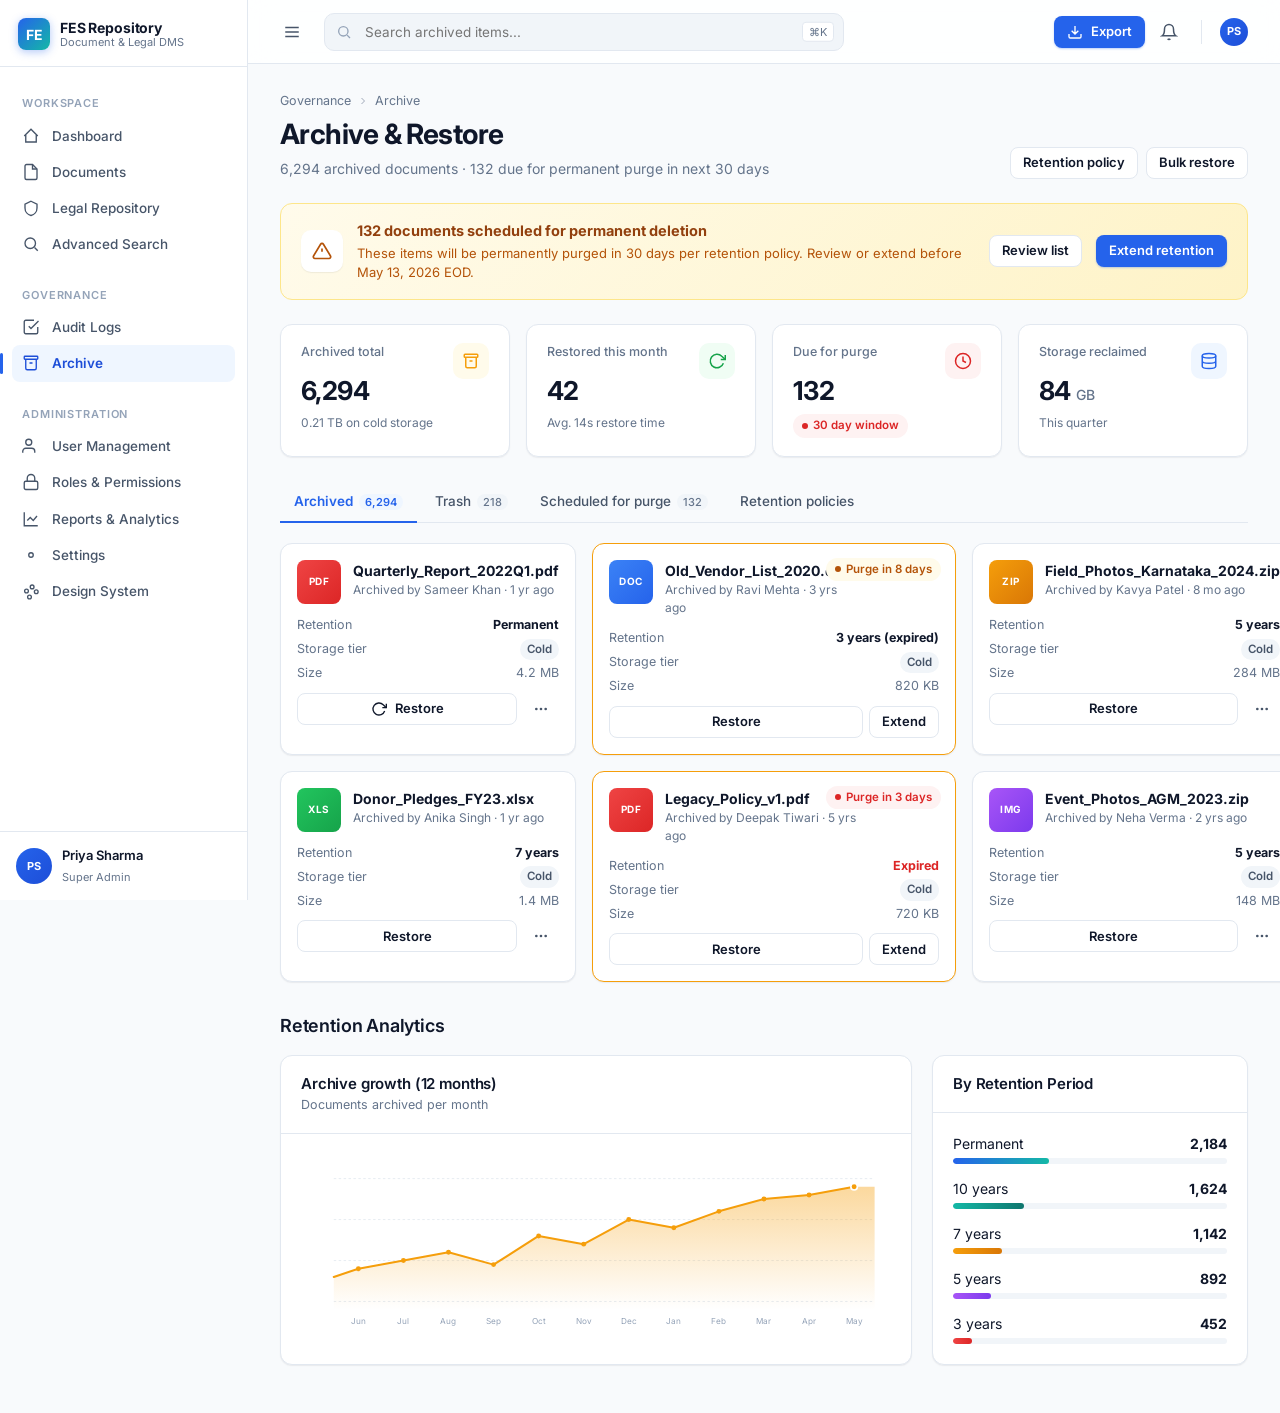
==== archive.html @ e8a138dc "Initial commit: FES DMS UI prototype Premium static HTML/CSS/JS admin panel for Foundation for Ecolo" ====
<!DOCTYPE html>
<html lang="en">
<head>
<meta charset="UTF-8" />
<meta name="viewport" content="width=device-width, initial-scale=1.0" />
<title>Archive · FES DMS</title>
<link rel="stylesheet" href="assets/css/styles.css" />
</head>
<body>
<div class="app">
  <aside class="sidebar">
    <div class="sb-brand"><div class="sb-logo">FE</div><div class="sb-brand-text"><strong>FES Repository</strong><span>Document &amp; Legal DMS</span></div></div>
    <div class="sb-scroll">
      <div class="sb-section">
        <div class="sb-section-title">Workspace</div>
        <a href="index.html" class="nav-link"><svg viewBox="0 0 24 24" fill="none" stroke="currentColor"><path d="M3 12l9-9 9 9M5 10v10h14V10"/></svg><span class="nav-label">Dashboard</span></a>
        <a href="documents.html" class="nav-link"><svg viewBox="0 0 24 24" fill="none" stroke="currentColor"><path d="M14 2H6a2 2 0 00-2 2v16a2 2 0 002 2h12a2 2 0 002-2V8z"/><path d="M14 2v6h6"/></svg><span class="nav-label">Documents</span></a>
        <a href="legal.html" class="nav-link"><svg viewBox="0 0 24 24" fill="none" stroke="currentColor"><path d="M12 3l8 4v5c0 5-3.5 9-8 10-4.5-1-8-5-8-10V7l8-4z"/></svg><span class="nav-label">Legal Repository</span></a>
        <a href="search.html" class="nav-link"><svg viewBox="0 0 24 24" fill="none" stroke="currentColor"><circle cx="11" cy="11" r="7"/><path d="M21 21l-4.3-4.3"/></svg><span class="nav-label">Advanced Search</span></a>
      </div>
      <div class="sb-section">
        <div class="sb-section-title">Governance</div>
        <a href="audit.html" class="nav-link"><svg viewBox="0 0 24 24" fill="none" stroke="currentColor"><path d="M9 11l3 3L22 4"/><path d="M21 12v7a2 2 0 01-2 2H5a2 2 0 01-2-2V5a2 2 0 012-2h11"/></svg><span class="nav-label">Audit Logs</span></a>
        <a href="archive.html" class="nav-link active"><svg viewBox="0 0 24 24" fill="none" stroke="currentColor"><rect x="3" y="3" width="18" height="4" rx="1"/><path d="M5 7v12a2 2 0 002 2h10a2 2 0 002-2V7M10 12h4"/></svg><span class="nav-label">Archive</span></a>
      </div>
      <div class="sb-section">
        <div class="sb-section-title">Administration</div>
        <a href="users.html" class="nav-link"><svg viewBox="0 0 24 24" fill="none" stroke="currentColor"><path d="M17 21v-2a4 4 0 00-4-4H5a4 4 0 00-4 4v2"/><circle cx="9" cy="7" r="4"/></svg><span class="nav-label">User Management</span></a>
        <a href="users.html#roles" class="nav-link"><svg viewBox="0 0 24 24" fill="none" stroke="currentColor"><rect x="3" y="11" width="18" height="11" rx="2"/><path d="M7 11V7a5 5 0 0110 0v4"/></svg><span class="nav-label">Roles &amp; Permissions</span></a>
        <a href="reports.html" class="nav-link"><svg viewBox="0 0 24 24" fill="none" stroke="currentColor"><path d="M3 3v18h18"/><path d="M7 14l4-4 4 4 5-6"/></svg><span class="nav-label">Reports &amp; Analytics</span></a>
        <a href="settings.html" class="nav-link"><svg viewBox="0 0 24 24" fill="none" stroke="currentColor"><circle cx="12" cy="12" r="3"/></svg><span class="nav-label">Settings</span></a>
        <a href="design-system.html" class="nav-link"><svg viewBox="0 0 24 24" fill="none" stroke="currentColor"><circle cx="13.5" cy="6.5" r="2.5"/><circle cx="19" cy="13" r="2.5"/><circle cx="6" cy="12" r="2.5"/><circle cx="10" cy="20" r="2.5"/></svg><span class="nav-label">Design System</span></a>
      </div>
    </div>
    <div class="sb-foot"><div class="avatar c1">PS</div><div class="sb-foot-info"><strong>Priya Sharma</strong><span>Super Admin</span></div></div>
  </aside>

  <div class="main">
    <header class="topbar">
      <button class="tb-collapse" data-collapse><svg width="18" height="18" viewBox="0 0 24 24" fill="none" stroke="currentColor" stroke-width="2"><path d="M3 6h18M3 12h18M3 18h18"/></svg></button>
      <div class="tb-search"><svg viewBox="0 0 24 24" fill="none" stroke="currentColor" stroke-width="2"><circle cx="11" cy="11" r="7"/><path d="M21 21l-4.3-4.3"/></svg><input placeholder="Search archived items..." /><kbd>⌘K</kbd></div>
      <div class="tb-actions">
        <button class="btn btn-primary btn-sm"><svg viewBox="0 0 24 24" fill="none" stroke="currentColor" stroke-width="2"><path d="M21 15v4a2 2 0 01-2 2H5a2 2 0 01-2-2v-4M7 10l5 5 5-5M12 15V3"/></svg>Export</button>
        <button class="tb-icon-btn"><svg width="18" height="18" viewBox="0 0 24 24" fill="none" stroke="currentColor" stroke-width="2"><path d="M18 8a6 6 0 10-12 0c0 7-3 9-3 9h18s-3-2-3-9M13.7 21a2 2 0 01-3.4 0"/></svg></button>
        <div style="width:1px; height:24px; background:var(--border); margin: 0 8px;"></div>
        <button class="tb-icon-btn" style="display:flex; gap:8px; padding: 4px 8px 4px 4px;"><span class="avatar c1">PS</span><svg width="14" height="14" viewBox="0 0 24 24" fill="none" stroke="currentColor" stroke-width="2"><path d="M6 9l6 6 6-6"/></svg></button>
      </div>
    </header>

    <main class="page">
      <div class="page-head">
        <div>
          <div class="crumbs"><span>Governance</span><svg viewBox="0 0 24 24" fill="none" stroke="currentColor" stroke-width="2"><path d="M9 18l6-6-6-6"/></svg><span>Archive</span></div>
          <h1>Archive &amp; Restore</h1>
          <p>6,294 archived documents · 132 due for permanent purge in next 30 days</p>
        </div>
        <div class="actions">
          <button class="btn btn-secondary btn-sm">Retention policy</button>
          <button class="btn btn-secondary btn-sm">Bulk restore</button>
        </div>
      </div>

      <!-- Retention banner -->
      <div style="background: linear-gradient(135deg, #FFFBEB, #FEF3C7); border:1px solid #FDE68A; border-radius:12px; padding: 16px 20px; display:flex; gap:14px; align-items:center; margin-bottom: 24px;">
        <div style="width:42px; height:42px; border-radius:10px; background:#FFFFFF; display:grid; place-items:center; color:#B45309; flex-shrink:0; box-shadow: var(--sh-1);">
          <svg width="20" height="20" viewBox="0 0 24 24" fill="none" stroke="currentColor" stroke-width="2"><path d="M12 9v4M12 17h.01"/><path d="M10.29 3.86L1.82 18a2 2 0 001.71 3h16.94a2 2 0 001.71-3L13.71 3.86a2 2 0 00-3.42 0z"/></svg>
        </div>
        <div style="flex:1;">
          <strong style="display:block; color:#92400E; font-size:14.5px;">132 documents scheduled for permanent deletion</strong>
          <div style="color:#B45309; font-size:13px; margin-top:2px;">These items will be permanently purged in 30 days per retention policy. Review or extend before May 13, 2026 EOD.</div>
        </div>
        <button class="btn btn-secondary btn-sm">Review list</button>
        <button class="btn btn-primary btn-sm">Extend retention</button>
      </div>

      <!-- KPI -->
      <div class="kpi-grid mb-6">
        <div class="kpi"><div class="kpi-top"><div><div class="kpi-label">Archived total</div><div class="kpi-value">6,294</div></div><div class="kpi-icon amber"><svg viewBox="0 0 24 24" fill="none" stroke="currentColor" stroke-width="2"><rect x="3" y="3" width="18" height="4" rx="1"/><path d="M5 7v12a2 2 0 002 2h10a2 2 0 002-2V7M10 12h4"/></svg></div></div><div class="kpi-foot"><span>0.21 TB on cold storage</span></div></div>
        <div class="kpi"><div class="kpi-top"><div><div class="kpi-label">Restored this month</div><div class="kpi-value">42</div></div><div class="kpi-icon green"><svg viewBox="0 0 24 24" fill="none" stroke="currentColor" stroke-width="2"><polyline points="23 4 23 10 17 10"/><path d="M20.5 15a9 9 0 11-2.13-9.36L23 10"/></svg></div></div><div class="kpi-foot"><span>Avg. 14s restore time</span></div></div>
        <div class="kpi"><div class="kpi-top"><div><div class="kpi-label">Due for purge</div><div class="kpi-value">132</div></div><div class="kpi-icon red"><svg viewBox="0 0 24 24" fill="none" stroke="currentColor" stroke-width="2"><circle cx="12" cy="12" r="10"/><path d="M12 6v6l4 2"/></svg></div></div><div class="kpi-foot"><span class="badge badge-danger"><span class="dot"></span>30 day window</span></div></div>
        <div class="kpi"><div class="kpi-top"><div><div class="kpi-label">Storage reclaimed</div><div class="kpi-value">84 <span style="font-size:14px; font-weight:500; color:var(--text-subtle);">GB</span></div></div><div class="kpi-icon blue"><svg viewBox="0 0 24 24" fill="none" stroke="currentColor" stroke-width="2"><ellipse cx="12" cy="5" rx="9" ry="3"/><path d="M21 12c0 1.66-4 3-9 3s-9-1.34-9-3M3 5v14c0 1.66 4 3 9 3s9-1.34 9-3V5"/></svg></div></div><div class="kpi-foot"><span>This quarter</span></div></div>
      </div>

      <div class="tabs" data-tabs>
        <button class="tab active">Archived<span class="count">6,294</span></button>
        <button class="tab">Trash<span class="count">218</span></button>
        <button class="tab">Scheduled for purge<span class="count">132</span></button>
        <button class="tab">Retention policies</button>
      </div>

      <!-- Archive grid: Cards -->
      <div class="grid-3 mt-4">
        <div class="card-body" style="background:var(--surface); border:1px solid var(--border); border-radius:12px; padding: 16px; box-shadow: var(--sh-1);">
          <div style="display:flex; gap:12px; align-items:flex-start; margin-bottom:12px;">
            <div class="file-icon pdf" style="width:44px; height:44px;">PDF</div>
            <div style="flex:1; min-width:0;">
              <strong style="font-size:14px; display:block;">Quarterly_Report_2022Q1.pdf</strong>
              <div class="caption">Archived by Sameer Khan · 1 yr ago</div>
            </div>
          </div>
          <div style="font-size:12.5px; color:var(--text-subtle); margin-bottom:10px;">
            <div class="between" style="margin-bottom:4px;"><span>Retention</span><strong style="color:var(--text);">Permanent</strong></div>
            <div class="between" style="margin-bottom:4px;"><span>Storage tier</span><span class="badge" style="padding:1px 6px;">Cold</span></div>
            <div class="between"><span>Size</span><span>4.2 MB</span></div>
          </div>
          <div style="display:flex; gap:6px;">
            <button class="btn btn-secondary btn-sm flex-1">
              <svg viewBox="0 0 24 24" fill="none" stroke="currentColor" stroke-width="2"><polyline points="23 4 23 10 17 10"/><path d="M20.5 15a9 9 0 11-2.13-9.36L23 10"/></svg>
              Restore
            </button>
            <button class="btn btn-ghost btn-sm btn-icon">
              <svg viewBox="0 0 24 24" fill="none" stroke="currentColor" stroke-width="2"><circle cx="12" cy="12" r="1"/><circle cx="19" cy="12" r="1"/><circle cx="5" cy="12" r="1"/></svg>
            </button>
          </div>
        </div>

        <div class="card-body" style="background:var(--surface); border:1px solid var(--warning); border-radius:12px; padding: 16px; box-shadow: var(--sh-1); position:relative;">
          <span class="badge badge-warning" style="position:absolute; top:14px; right:14px;"><span class="dot"></span>Purge in 8 days</span>
          <div style="display:flex; gap:12px; align-items:flex-start; margin-bottom:12px;">
            <div class="file-icon doc" style="width:44px; height:44px;">DOC</div>
            <div style="flex:1; min-width:0; padding-right:80px;">
              <strong style="font-size:14px; display:block;">Old_Vendor_List_2020.docx</strong>
              <div class="caption">Archived by Ravi Mehta · 3 yrs ago</div>
            </div>
          </div>
          <div style="font-size:12.5px; color:var(--text-subtle); margin-bottom:10px;">
            <div class="between" style="margin-bottom:4px;"><span>Retention</span><strong style="color:var(--text);">3 years (expired)</strong></div>
            <div class="between" style="margin-bottom:4px;"><span>Storage tier</span><span class="badge" style="padding:1px 6px;">Cold</span></div>
            <div class="between"><span>Size</span><span>820 KB</span></div>
          </div>
          <div style="display:flex; gap:6px;">
            <button class="btn btn-secondary btn-sm flex-1">Restore</button>
            <button class="btn btn-secondary btn-sm">Extend</button>
          </div>
        </div>

        <div class="card-body" style="background:var(--surface); border:1px solid var(--border); border-radius:12px; padding: 16px; box-shadow: var(--sh-1);">
          <div style="display:flex; gap:12px; align-items:flex-start; margin-bottom:12px;">
            <div class="file-icon zip" style="width:44px; height:44px;">ZIP</div>
            <div style="flex:1; min-width:0;">
              <strong style="font-size:14px; display:block;">Field_Photos_Karnataka_2024.zip</strong>
              <div class="caption">Archived by Kavya Patel · 8 mo ago</div>
            </div>
          </div>
          <div style="font-size:12.5px; color:var(--text-subtle); margin-bottom:10px;">
            <div class="between" style="margin-bottom:4px;"><span>Retention</span><strong style="color:var(--text);">5 years</strong></div>
            <div class="between" style="margin-bottom:4px;"><span>Storage tier</span><span class="badge" style="padding:1px 6px;">Cold</span></div>
            <div class="between"><span>Size</span><span>284 MB</span></div>
          </div>
          <div style="display:flex; gap:6px;">
            <button class="btn btn-secondary btn-sm flex-1">Restore</button>
            <button class="btn btn-ghost btn-sm btn-icon"><svg viewBox="0 0 24 24" fill="none" stroke="currentColor" stroke-width="2"><circle cx="12" cy="12" r="1"/><circle cx="19" cy="12" r="1"/><circle cx="5" cy="12" r="1"/></svg></button>
          </div>
        </div>

        <div class="card-body" style="background:var(--surface); border:1px solid var(--border); border-radius:12px; padding: 16px; box-shadow: var(--sh-1);">
          <div style="display:flex; gap:12px; align-items:flex-start; margin-bottom:12px;">
            <div class="file-icon xls" style="width:44px; height:44px;">XLS</div>
            <div style="flex:1; min-width:0;">
              <strong style="font-size:14px; display:block;">Donor_Pledges_FY23.xlsx</strong>
              <div class="caption">Archived by Anika Singh · 1 yr ago</div>
            </div>
          </div>
          <div style="font-size:12.5px; color:var(--text-subtle); margin-bottom:10px;">
            <div class="between" style="margin-bottom:4px;"><span>Retention</span><strong style="color:var(--text);">7 years</strong></div>
            <div class="between" style="margin-bottom:4px;"><span>Storage tier</span><span class="badge" style="padding:1px 6px;">Cold</span></div>
            <div class="between"><span>Size</span><span>1.4 MB</span></div>
          </div>
          <div style="display:flex; gap:6px;">
            <button class="btn btn-secondary btn-sm flex-1">Restore</button>
            <button class="btn btn-ghost btn-sm btn-icon"><svg viewBox="0 0 24 24" fill="none" stroke="currentColor" stroke-width="2"><circle cx="12" cy="12" r="1"/><circle cx="19" cy="12" r="1"/><circle cx="5" cy="12" r="1"/></svg></button>
          </div>
        </div>

        <div class="card-body" style="background:var(--surface); border:1px solid var(--warning); border-radius:12px; padding: 16px; box-shadow: var(--sh-1); position:relative;">
          <span class="badge badge-danger" style="position:absolute; top:14px; right:14px;"><span class="dot"></span>Purge in 3 days</span>
          <div style="display:flex; gap:12px; align-items:flex-start; margin-bottom:12px;">
            <div class="file-icon pdf" style="width:44px; height:44px;">PDF</div>
            <div style="flex:1; min-width:0; padding-right:80px;">
              <strong style="font-size:14px; display:block;">Legacy_Policy_v1.pdf</strong>
              <div class="caption">Archived by Deepak Tiwari · 5 yrs ago</div>
            </div>
          </div>
          <div style="font-size:12.5px; color:var(--text-subtle); margin-bottom:10px;">
            <div class="between" style="margin-bottom:4px;"><span>Retention</span><strong style="color:var(--danger);">Expired</strong></div>
            <div class="between" style="margin-bottom:4px;"><span>Storage tier</span><span class="badge" style="padding:1px 6px;">Cold</span></div>
            <div class="between"><span>Size</span><span>720 KB</span></div>
          </div>
          <div style="display:flex; gap:6px;">
            <button class="btn btn-secondary btn-sm flex-1">Restore</button>
            <button class="btn btn-secondary btn-sm">Extend</button>
          </div>
        </div>

        <div class="card-body" style="background:var(--surface); border:1px solid var(--border); border-radius:12px; padding: 16px; box-shadow: var(--sh-1);">
          <div style="display:flex; gap:12px; align-items:flex-start; margin-bottom:12px;">
            <div class="file-icon img" style="width:44px; height:44px;">IMG</div>
            <div style="flex:1; min-width:0;">
              <strong style="font-size:14px; display:block;">Event_Photos_AGM_2023.zip</strong>
              <div class="caption">Archived by Neha Verma · 2 yrs ago</div>
            </div>
          </div>
          <div style="font-size:12.5px; color:var(--text-subtle); margin-bottom:10px;">
            <div class="between" style="margin-bottom:4px;"><span>Retention</span><strong style="color:var(--text);">5 years</strong></div>
            <div class="between" style="margin-bottom:4px;"><span>Storage tier</span><span class="badge" style="padding:1px 6px;">Cold</span></div>
            <div class="between"><span>Size</span><span>148 MB</span></div>
          </div>
          <div style="display:flex; gap:6px;">
            <button class="btn btn-secondary btn-sm flex-1">Restore</button>
            <button class="btn btn-ghost btn-sm btn-icon"><svg viewBox="0 0 24 24" fill="none" stroke="currentColor" stroke-width="2"><circle cx="12" cy="12" r="1"/><circle cx="19" cy="12" r="1"/><circle cx="5" cy="12" r="1"/></svg></button>
          </div>
        </div>
      </div>

      <!-- Retention analytics -->
      <h3 class="mt-8 mb-4">Retention Analytics</h3>
      <div class="dash-grid">
        <div class="card">
          <div class="card-head"><div><h3>Archive growth (12 months)</h3><div class="sub">Documents archived per month</div></div></div>
          <div class="card-body">
            <svg viewBox="0 0 720 220" preserveAspectRatio="none">
              <defs>
                <linearGradient id="ga" x1="0" x2="0" y1="0" y2="1">
                  <stop offset="0" stop-color="#F59E0B" stop-opacity=".4"/>
                  <stop offset="1" stop-color="#F59E0B" stop-opacity="0"/>
                </linearGradient>
              </defs>
              <g stroke="#E2E8F0" stroke-dasharray="3 3">
                <line x1="40" y1="30" x2="700" y2="30"/>
                <line x1="40" y1="80" x2="700" y2="80"/>
                <line x1="40" y1="130" x2="700" y2="130"/>
                <line x1="40" y1="180" x2="700" y2="180"/>
              </g>
              <g fill="#94A3B8" font-size="10" font-family="Inter" text-anchor="middle">
                <text x="70"  y="208">Jun</text><text x="125" y="208">Jul</text><text x="180" y="208">Aug</text><text x="235" y="208">Sep</text><text x="290" y="208">Oct</text><text x="345" y="208">Nov</text><text x="400" y="208">Dec</text><text x="455" y="208">Jan</text><text x="510" y="208">Feb</text><text x="565" y="208">Mar</text><text x="620" y="208">Apr</text><text x="675" y="208">May</text>
              </g>
              <path d="M40,150 L70,140 125,130 180,120 235,135 290,100 345,110 400,80 455,90 510,70 565,55 620,50 675,40 700,40 L700,190 L40,190 Z" fill="url(#ga)"/>
              <path d="M40,150 L70,140 125,130 180,120 235,135 290,100 345,110 400,80 455,90 510,70 565,55 620,50 675,40" fill="none" stroke="#F59E0B" stroke-width="2.5" stroke-linejoin="round" stroke-linecap="round"/>
              <g fill="#F59E0B">
                <circle cx="70"  cy="140" r="3"/><circle cx="125" cy="130" r="3"/><circle cx="180" cy="120" r="3"/><circle cx="235" cy="135" r="3"/><circle cx="290" cy="100" r="3"/><circle cx="345" cy="110" r="3"/><circle cx="400" cy="80"  r="3"/><circle cx="455" cy="90"  r="3"/><circle cx="510" cy="70"  r="3"/><circle cx="565" cy="55"  r="3"/><circle cx="620" cy="50"  r="3"/><circle cx="675" cy="40"  r="4" stroke="#fff" stroke-width="2"/>
              </g>
            </svg>
          </div>
        </div>

        <div class="card">
          <div class="card-head"><h3>By Retention Period</h3></div>
          <div class="card-body">
            <div class="stack" style="gap:14px;">
              <div>
                <div class="between" style="margin-bottom:4px;"><span>Permanent</span><strong>2,184</strong></div>
                <div class="progress"><span style="width:35%;"></span></div>
              </div>
              <div>
                <div class="between" style="margin-bottom:4px;"><span>10 years</span><strong>1,624</strong></div>
                <div class="progress"><span style="width:26%; background:linear-gradient(90deg,#14B8A6,#0F766E);"></span></div>
              </div>
              <div>
                <div class="between" style="margin-bottom:4px;"><span>7 years</span><strong>1,142</strong></div>
                <div class="progress"><span style="width:18%; background:linear-gradient(90deg,#F59E0B,#D97706);"></span></div>
              </div>
              <div>
                <div class="between" style="margin-bottom:4px;"><span>5 years</span><strong>892</strong></div>
                <div class="progress"><span style="width:14%; background:linear-gradient(90deg,#A855F7,#7C3AED);"></span></div>
              </div>
              <div>
                <div class="between" style="margin-bottom:4px;"><span>3 years</span><strong>452</strong></div>
                <div class="progress"><span style="width:7%; background:linear-gradient(90deg,#EF4444,#DC2626);"></span></div>
              </div>
            </div>
          </div>
        </div>
      </div>

    </main>
  </div>
</div>

<!-- Permanent delete confirm modal -->
<div class="modal-overlay" id="purge-modal">
  <div class="modal">
    <div class="modal-head" style="text-align:center; padding-top: 28px;">
      <div style="width:64px; height:64px; border-radius:50%; background: var(--danger-50); color: var(--danger); display:grid; place-items:center; margin: 0 auto 12px;">
        <svg width="28" height="28" viewBox="0 0 24 24" fill="none" stroke="currentColor" stroke-width="2"><path d="M3 6h18M19 6v14a2 2 0 01-2 2H7a2 2 0 01-2-2V6M8 6V4a2 2 0 012-2h4a2 2 0 012 2v2"/><line x1="10" y1="11" x2="10" y2="17"/><line x1="14" y1="11" x2="14" y2="17"/></svg>
      </div>
      <h3>Permanently delete 132 documents?</h3>
      <p>This action is <strong style="color:var(--danger);">irreversible</strong>. Files will be removed from cold storage with no recovery possible.</p>
    </div>
    <div class="modal-body">
      <div style="background: var(--danger-50); border: 1px solid #FECACA; border-radius:10px; padding: 12px 14px; font-size: 13px; color: #991B1B; margin-bottom: 12px;">
        Type <strong>DELETE</strong> to confirm
      </div>
      <input class="input" placeholder="Type DELETE" />
    </div>
    <div class="modal-foot">
      <button class="btn btn-secondary" data-close-modal>Cancel</button>
      <button class="btn btn-danger">Permanently delete</button>
    </div>
  </div>
</div>

<script src="assets/js/app.js"></script>
</body>
</html>
---- assets/css/styles.css ----
/* ============================================================
   FES DMS — Enterprise Document Management System
   Design System / Global Styles
   ============================================================ */

@import url('https://fonts.googleapis.com/css2?family=Inter:wght@400;500;600;700;800&family=JetBrains+Mono:wght@400;500&display=swap');

/* ---------- Design Tokens ---------- */
:root {
  /* Brand */
  --primary: #2563EB;
  --primary-600: #1D4ED8;
  --primary-50: #EFF6FF;
  --primary-100: #DBEAFE;

  --secondary: #0F172A;
  --accent: #14B8A6;
  --accent-50: #F0FDFA;

  /* Surfaces */
  --bg: #F8FAFC;
  --surface: #FFFFFF;
  --surface-2: #F1F5F9;
  --border: #E2E8F0;
  --border-strong: #CBD5E1;

  /* Text */
  --text: #0F172A;
  --text-muted: #475569;
  --text-subtle: #64748B;
  --text-soft: #94A3B8;

  /* Semantic */
  --success: #16A34A;
  --success-50: #F0FDF4;
  --warning: #F59E0B;
  --warning-50: #FFFBEB;
  --danger:  #DC2626;
  --danger-50: #FEF2F2;
  --info: #0EA5E9;
  --info-50: #F0F9FF;
  --purple: #7C3AED;
  --purple-50: #F5F3FF;

  /* Spacing scale (4-pt) */
  --s-0: 0;
  --s-1: 4px;
  --s-2: 8px;
  --s-3: 12px;
  --s-4: 16px;
  --s-5: 20px;
  --s-6: 24px;
  --s-8: 32px;
  --s-10: 40px;
  --s-12: 48px;
  --s-16: 64px;

  /* Radius */
  --r-sm: 6px;
  --r-md: 8px;
  --r-lg: 12px;
  --r-xl: 16px;
  --r-2xl: 20px;
  --r-pill: 999px;

  /* Elevation */
  --sh-1: 0 1px 2px rgba(15,23,42,.04), 0 1px 1px rgba(15,23,42,.03);
  --sh-2: 0 1px 3px rgba(15,23,42,.06), 0 1px 2px rgba(15,23,42,.04);
  --sh-3: 0 4px 12px rgba(15,23,42,.06), 0 2px 4px rgba(15,23,42,.04);
  --sh-4: 0 12px 32px rgba(15,23,42,.08), 0 4px 12px rgba(15,23,42,.05);
  --sh-5: 0 24px 56px rgba(15,23,42,.12), 0 8px 24px rgba(15,23,42,.06);
  --sh-focus: 0 0 0 4px rgba(37,99,235,.14);

  /* Type */
  --font: 'Inter', -apple-system, BlinkMacSystemFont, 'Segoe UI', Roboto, sans-serif;
  --mono: 'JetBrains Mono', ui-monospace, Menlo, monospace;

  /* Layout */
  --sidebar-w: 248px;
  --sidebar-collapsed-w: 72px;
  --topbar-h: 64px;
}

/* ---------- Reset ---------- */
*, *::before, *::after { box-sizing: border-box; }
html, body { height: 100%; }
body {
  margin: 0;
  font-family: var(--font);
  font-size: 14px;
  line-height: 1.5;
  color: var(--text);
  background: var(--bg);
  -webkit-font-smoothing: antialiased;
  -moz-osx-font-smoothing: grayscale;
}
button, input, select, textarea { font: inherit; color: inherit; }
button { background: none; border: 0; cursor: pointer; padding: 0; }
a { color: inherit; text-decoration: none; }
img, svg { display: block; max-width: 100%; }

/* ---------- Typography ---------- */
.h1, h1 { font-size: 28px; line-height: 1.25; font-weight: 700; letter-spacing: -0.02em; margin: 0; }
.h2, h2 { font-size: 22px; line-height: 1.3;  font-weight: 700; letter-spacing: -0.015em; margin: 0; }
.h3, h3 { font-size: 18px; line-height: 1.35; font-weight: 600; letter-spacing: -0.01em; margin: 0; }
.h4, h4 { font-size: 15px; line-height: 1.4;  font-weight: 600; margin: 0; }
.body-lg { font-size: 15px; }
.body    { font-size: 14px; }
.body-sm { font-size: 13px; }
.caption { font-size: 12px; color: var(--text-subtle); }
.overline { font-size: 11px; letter-spacing: .08em; text-transform: uppercase; color: var(--text-subtle); font-weight: 600; }
.mono { font-family: var(--mono); }
.muted { color: var(--text-muted); }
.subtle { color: var(--text-subtle); }

/* ---------- Layout shell ---------- */
.app {
  display: grid;
  grid-template-columns: var(--sidebar-w) 1fr;
  min-height: 100vh;
}
.app.collapsed { grid-template-columns: var(--sidebar-collapsed-w) 1fr; }

/* ---------- Sidebar ---------- */
.sidebar {
  background: var(--surface);
  border-right: 1px solid var(--border);
  position: sticky;
  top: 0;
  height: 100vh;
  display: flex;
  flex-direction: column;
  overflow: hidden;
}
.sb-brand {
  display: flex;
  align-items: center;
  gap: 10px;
  padding: 18px 18px 16px;
  border-bottom: 1px solid var(--border);
  min-height: var(--topbar-h);
}
.sb-logo {
  width: 32px; height: 32px; border-radius: 8px;
  background: linear-gradient(135deg, #2563EB, #14B8A6);
  display: grid; place-items: center;
  color: #fff; font-weight: 700; font-size: 14px;
  box-shadow: 0 2px 8px rgba(37,99,235,.35);
  flex-shrink: 0;
}
.sb-brand-text { display: flex; flex-direction: column; line-height: 1.1; }
.sb-brand-text strong { font-size: 14px; font-weight: 700; letter-spacing: -0.01em; }
.sb-brand-text span { font-size: 11px; color: var(--text-subtle); }

.collapsed .sb-brand-text,
.collapsed .nav-label,
.collapsed .sb-section-title,
.collapsed .sb-foot-info,
.collapsed .nav-badge { display: none; }
.collapsed .sb-brand { justify-content: center; padding: 18px 8px 16px; }
.collapsed .nav-link { justify-content: center; }

.sb-scroll { flex: 1; overflow-y: auto; padding: 12px 0; }
.sb-scroll::-webkit-scrollbar { width: 6px; }
.sb-scroll::-webkit-scrollbar-thumb { background: #E2E8F0; border-radius: 6px; }

.sb-section { padding: 8px 12px; }
.sb-section-title {
  font-size: 11px; letter-spacing: .08em; text-transform: uppercase;
  color: var(--text-soft); font-weight: 600;
  padding: 8px 10px 6px;
}

.nav-link {
  display: flex; align-items: center; gap: 12px;
  padding: 8px 10px;
  border-radius: 8px;
  color: var(--text-muted);
  font-size: 13.5px; font-weight: 500;
  transition: background .15s, color .15s;
  position: relative;
}
.nav-link svg { width: 18px; height: 18px; flex-shrink: 0; stroke-width: 1.8; }
.nav-link:hover { background: var(--surface-2); color: var(--text); }
.nav-link.active {
  background: var(--primary-50);
  color: var(--primary-600);
  font-weight: 600;
}
.nav-link.active::before {
  content: ''; position: absolute; left: -12px; top: 8px; bottom: 8px;
  width: 3px; background: var(--primary); border-radius: 3px;
}
.nav-badge {
  margin-left: auto;
  background: var(--danger); color: #fff;
  font-size: 10px; font-weight: 700;
  padding: 1px 6px; border-radius: 999px;
  min-width: 18px; text-align: center;
}
.nav-badge.muted { background: var(--surface-2); color: var(--text-muted); }

.sb-foot {
  border-top: 1px solid var(--border);
  padding: 14px 16px;
  display: flex; align-items: center; gap: 10px;
}
.sb-foot .avatar { width: 36px; height: 36px; flex-shrink: 0; }
.sb-foot-info { flex: 1; min-width: 0; }
.sb-foot-info strong { display: block; font-size: 13px; font-weight: 600; white-space: nowrap; overflow: hidden; text-overflow: ellipsis; }
.sb-foot-info span { font-size: 11px; color: var(--text-subtle); }

/* ---------- Topbar ---------- */
.topbar {
  position: sticky; top: 0; z-index: 30;
  height: var(--topbar-h);
  background: rgba(255,255,255,0.85);
  backdrop-filter: saturate(180%) blur(12px);
  border-bottom: 1px solid var(--border);
  display: flex; align-items: center; gap: 16px;
  padding: 0 28px;
}
.tb-collapse {
  width: 32px; height: 32px; border-radius: 8px;
  display: grid; place-items: center; color: var(--text-muted);
}
.tb-collapse:hover { background: var(--surface-2); color: var(--text); }
.tb-search {
  position: relative;
  flex: 1; max-width: 520px;
}
.tb-search input {
  width: 100%;
  height: 38px;
  padding: 0 14px 0 40px;
  border: 1px solid var(--border);
  background: var(--surface-2);
  border-radius: 10px;
  font-size: 13.5px;
  transition: border-color .15s, background .15s, box-shadow .15s;
}
.tb-search input:focus {
  outline: 0; border-color: var(--primary); background: #fff;
  box-shadow: var(--sh-focus);
}
.tb-search svg { position: absolute; left: 12px; top: 50%; transform: translateY(-50%); width: 16px; height: 16px; color: var(--text-soft); }
.tb-search kbd {
  position: absolute; right: 10px; top: 50%; transform: translateY(-50%);
  font-family: var(--font); font-size: 11px; color: var(--text-subtle);
  background: #fff; border: 1px solid var(--border); padding: 1px 6px; border-radius: 4px;
}
.tb-actions { margin-left: auto; display: flex; align-items: center; gap: 6px; }
.tb-icon-btn {
  width: 36px; height: 36px; border-radius: 8px;
  display: grid; place-items: center; color: var(--text-muted);
  position: relative;
}
.tb-icon-btn:hover { background: var(--surface-2); color: var(--text); }
.tb-icon-btn .dot { position: absolute; top: 8px; right: 9px; width: 8px; height: 8px; background: var(--danger); border: 2px solid #fff; border-radius: 50%; }

/* ---------- Main content ---------- */
.main { display: flex; flex-direction: column; min-width: 0; }
.page { padding: 28px 32px 48px; }
.page-head {
  display: flex; justify-content: space-between; align-items: flex-end; gap: 24px;
  margin-bottom: 24px; flex-wrap: wrap;
}
.page-head .crumbs { font-size: 12.5px; color: var(--text-subtle); margin-bottom: 6px; display: flex; align-items: center; gap: 6px; }
.page-head .crumbs svg { width: 12px; height: 12px; opacity: .6; }
.page-head h1 { margin-bottom: 6px; }
.page-head p { margin: 0; color: var(--text-subtle); font-size: 14px; }
.page-head .actions { display: flex; gap: 8px; }

/* ---------- Buttons ---------- */
.btn {
  display: inline-flex; align-items: center; justify-content: center; gap: 8px;
  height: 38px; padding: 0 16px;
  border-radius: 8px;
  font-size: 13.5px; font-weight: 600;
  border: 1px solid transparent;
  cursor: pointer;
  transition: all .15s;
  white-space: nowrap;
}
.btn svg { width: 16px; height: 16px; flex-shrink: 0; }
.btn-primary { background: var(--primary); color: #fff; box-shadow: 0 1px 2px rgba(37,99,235,.3); }
.btn-primary:hover { background: var(--primary-600); }
.btn-secondary { background: var(--surface); color: var(--text); border-color: var(--border); }
.btn-secondary:hover { background: var(--surface-2); border-color: var(--border-strong); }
.btn-ghost { background: transparent; color: var(--text-muted); }
.btn-ghost:hover { background: var(--surface-2); color: var(--text); }
.btn-danger { background: var(--danger); color: #fff; }
.btn-danger:hover { background: #B91C1C; }
.btn-dark { background: var(--secondary); color: #fff; }
.btn-dark:hover { background: #1E293B; }
.btn-sm { height: 32px; padding: 0 12px; font-size: 13px; }
.btn-lg { height: 44px; padding: 0 20px; font-size: 14px; }
.btn-icon { width: 36px; padding: 0; }
.btn:disabled { opacity: .5; cursor: not-allowed; }

/* ---------- Cards ---------- */
.card {
  background: var(--surface);
  border: 1px solid var(--border);
  border-radius: 12px;
  box-shadow: var(--sh-1);
}
.card-head {
  padding: 18px 20px;
  border-bottom: 1px solid var(--border);
  display: flex; justify-content: space-between; align-items: center; gap: 12px;
}
.card-head h3 { font-size: 15px; font-weight: 600; }
.card-head .sub { color: var(--text-subtle); font-size: 12.5px; margin-top: 2px; }
.card-body { padding: 20px; }
.card-foot {
  padding: 14px 20px; border-top: 1px solid var(--border);
  display: flex; justify-content: space-between; align-items: center;
  font-size: 13px; color: var(--text-subtle);
}

/* ---------- KPI ---------- */
.kpi-grid {
  display: grid; grid-template-columns: repeat(4, minmax(0, 1fr));
  gap: 16px;
}
.kpi {
  background: var(--surface);
  border: 1px solid var(--border);
  border-radius: 12px;
  padding: 18px 20px;
  box-shadow: var(--sh-1);
  position: relative;
  overflow: hidden;
}
.kpi-top { display: flex; justify-content: space-between; align-items: flex-start; }
.kpi-label { font-size: 12.5px; color: var(--text-subtle); font-weight: 500; }
.kpi-icon {
  width: 36px; height: 36px; border-radius: 10px;
  display: grid; place-items: center;
}
.kpi-icon svg { width: 18px; height: 18px; }
.kpi-icon.blue { background: var(--primary-50); color: var(--primary); }
.kpi-icon.teal { background: var(--accent-50); color: var(--accent); }
.kpi-icon.amber { background: var(--warning-50); color: var(--warning); }
.kpi-icon.purple { background: var(--purple-50); color: var(--purple); }
.kpi-icon.green { background: var(--success-50); color: var(--success); }
.kpi-icon.red { background: var(--danger-50); color: var(--danger); }
.kpi-value {
  font-size: 26px; font-weight: 700; letter-spacing: -0.02em;
  margin: 10px 0 4px;
}
.kpi-foot { display: flex; align-items: center; gap: 6px; font-size: 12px; color: var(--text-subtle); }
.kpi-delta { display: inline-flex; align-items: center; gap: 3px; font-weight: 600; }
.kpi-delta.up { color: var(--success); }
.kpi-delta.down { color: var(--danger); }
.kpi-delta svg { width: 12px; height: 12px; }

/* ---------- Badges ---------- */
.badge {
  display: inline-flex; align-items: center; gap: 5px;
  padding: 2px 8px;
  border-radius: 999px;
  font-size: 11.5px;
  font-weight: 600;
  background: var(--surface-2);
  color: var(--text-muted);
  border: 1px solid transparent;
  line-height: 1.5;
}
.badge .dot { width: 6px; height: 6px; border-radius: 50%; background: currentColor; }
.badge-success { background: var(--success-50); color: var(--success); }
.badge-warning { background: var(--warning-50); color: #B45309; }
.badge-danger  { background: var(--danger-50); color: var(--danger); }
.badge-info    { background: var(--info-50); color: #0369A1; }
.badge-primary { background: var(--primary-50); color: var(--primary-600); }
.badge-accent  { background: var(--accent-50); color: #0F766E; }
.badge-purple  { background: var(--purple-50); color: var(--purple); }
.badge-outline { background: transparent; border-color: var(--border); color: var(--text-muted); }

/* ---------- Tables ---------- */
.table-wrap {
  background: var(--surface);
  border: 1px solid var(--border);
  border-radius: 12px;
  overflow: hidden;
  box-shadow: var(--sh-1);
}
.table-toolbar {
  padding: 14px 16px;
  border-bottom: 1px solid var(--border);
  display: flex; align-items: center; gap: 10px;
  flex-wrap: wrap;
}
.table-toolbar .search-mini {
  position: relative; flex: 1; min-width: 220px; max-width: 340px;
}
.table-toolbar .search-mini input {
  width: 100%; height: 34px; padding: 0 12px 0 34px;
  border: 1px solid var(--border); border-radius: 8px;
  background: var(--surface); font-size: 13px;
}
.table-toolbar .search-mini input:focus { outline: 0; border-color: var(--primary); box-shadow: var(--sh-focus); }
.table-toolbar .search-mini svg { position: absolute; left: 10px; top: 50%; transform: translateY(-50%); width: 14px; height: 14px; color: var(--text-soft); }
.table-toolbar .toolbar-right { margin-left: auto; display: flex; gap: 8px; }

table.data { width: 100%; border-collapse: separate; border-spacing: 0; font-size: 13.5px; }
.data thead th {
  position: sticky; top: 0;
  background: var(--surface-2);
  text-align: left;
  font-size: 11.5px; letter-spacing: .04em; text-transform: uppercase;
  color: var(--text-subtle); font-weight: 600;
  padding: 11px 16px;
  border-bottom: 1px solid var(--border);
  white-space: nowrap;
}
.data tbody td {
  padding: 14px 16px;
  border-bottom: 1px solid var(--border);
  vertical-align: middle;
}
.data tbody tr:last-child td { border-bottom: 0; }
.data tbody tr { transition: background .12s; }
.data tbody tr:hover { background: #FAFBFD; }
.data .row-actions { opacity: 0; transition: opacity .15s; display: flex; gap: 2px; justify-content: flex-end; }
.data tr:hover .row-actions { opacity: 1; }
.data .check { width: 36px; }
.data .check input { accent-color: var(--primary); }

.cell-file { display: flex; align-items: center; gap: 12px; min-width: 0; }
.file-icon {
  width: 36px; height: 36px;
  border-radius: 8px;
  display: grid; place-items: center;
  flex-shrink: 0;
  font-size: 10px; font-weight: 700; color: #fff;
  letter-spacing: .04em;
}
.file-icon.pdf  { background: linear-gradient(135deg, #EF4444, #DC2626); }
.file-icon.doc  { background: linear-gradient(135deg, #3B82F6, #2563EB); }
.file-icon.xls  { background: linear-gradient(135deg, #22C55E, #16A34A); }
.file-icon.img  { background: linear-gradient(135deg, #A855F7, #7C3AED); }
.file-icon.zip  { background: linear-gradient(135deg, #F59E0B, #D97706); }
.file-icon.txt  { background: linear-gradient(135deg, #64748B, #475569); }
.cell-file .name { font-weight: 600; color: var(--text); }
.cell-file .meta { font-size: 12px; color: var(--text-subtle); }

.cell-user { display: flex; align-items: center; gap: 10px; }
.avatar {
  width: 28px; height: 28px; border-radius: 50%;
  background: linear-gradient(135deg, #94A3B8, #64748B);
  color: #fff;
  display: grid; place-items: center;
  font-size: 11px; font-weight: 700;
  flex-shrink: 0;
}
.avatar.lg { width: 40px; height: 40px; font-size: 13px; }
.avatar.xl { width: 48px; height: 48px; font-size: 15px; }
.avatar.c1 { background: linear-gradient(135deg, #2563EB, #1D4ED8); }
.avatar.c2 { background: linear-gradient(135deg, #14B8A6, #0F766E); }
.avatar.c3 { background: linear-gradient(135deg, #F59E0B, #D97706); }
.avatar.c4 { background: linear-gradient(135deg, #A855F7, #7C3AED); }
.avatar.c5 { background: linear-gradient(135deg, #EF4444, #DC2626); }
.avatar.c6 { background: linear-gradient(135deg, #22C55E, #16A34A); }

/* ---------- Pagination ---------- */
.pagination {
  padding: 12px 16px;
  border-top: 1px solid var(--border);
  display: flex; justify-content: space-between; align-items: center;
  font-size: 13px; color: var(--text-subtle);
}
.pages { display: flex; gap: 4px; }
.pages button {
  width: 30px; height: 30px;
  border-radius: 6px;
  font-size: 13px; font-weight: 500;
  color: var(--text-muted);
}
.pages button:hover { background: var(--surface-2); }
.pages button.active { background: var(--primary); color: #fff; }

/* ---------- Forms ---------- */
.field { display: flex; flex-direction: column; gap: 6px; }
.field label { font-size: 13px; font-weight: 500; color: var(--text); }
.field .hint { font-size: 12px; color: var(--text-subtle); }
.field .err { font-size: 12px; color: var(--danger); }
.input, .select, .textarea {
  width: 100%; height: 40px;
  padding: 0 12px;
  border: 1px solid var(--border);
  background: var(--surface);
  border-radius: 8px;
  font-size: 14px;
  transition: border-color .15s, box-shadow .15s;
}
.textarea { height: auto; padding: 10px 12px; min-height: 96px; resize: vertical; line-height: 1.5; }
.input:focus, .select:focus, .textarea:focus {
  outline: 0; border-color: var(--primary); box-shadow: var(--sh-focus);
}
.input::placeholder, .textarea::placeholder { color: var(--text-soft); }
.input-group { position: relative; }
.input-group .leading { position: absolute; left: 12px; top: 50%; transform: translateY(-50%); color: var(--text-soft); pointer-events: none; }
.input-group .leading + .input { padding-left: 38px; }
.input-group .trailing { position: absolute; right: 12px; top: 50%; transform: translateY(-50%); color: var(--text-soft); }

.switch {
  position: relative; display: inline-block;
  width: 36px; height: 20px;
}
.switch input { opacity: 0; width: 0; height: 0; }
.switch .slider {
  position: absolute; inset: 0;
  background: #CBD5E1;
  border-radius: 999px;
  transition: .2s;
}
.switch .slider::before {
  content: ''; position: absolute;
  width: 14px; height: 14px; left: 3px; top: 3px;
  background: #fff; border-radius: 50%;
  transition: .2s;
  box-shadow: 0 1px 2px rgba(0,0,0,.2);
}
.switch input:checked + .slider { background: var(--primary); }
.switch input:checked + .slider::before { transform: translateX(16px); }

.check-box, .radio-box {
  width: 18px; height: 18px;
  border: 1.5px solid var(--border-strong);
  border-radius: 4px;
  display: inline-grid; place-items: center;
  cursor: pointer;
  flex-shrink: 0;
}
.radio-box { border-radius: 50%; }
.check-box.checked, .radio-box.checked {
  background: var(--primary); border-color: var(--primary);
}
.check-box.checked::after {
  content: ''; width: 6px; height: 10px; border: 2px solid #fff;
  border-top: 0; border-left: 0; transform: rotate(45deg) translate(-1px,-1px);
}
.radio-box.checked::after {
  content: ''; width: 6px; height: 6px; background: #fff; border-radius: 50%;
}

/* ---------- Filter / chips ---------- */
.chips { display: flex; gap: 6px; flex-wrap: wrap; }
.chip {
  display: inline-flex; align-items: center; gap: 6px;
  padding: 6px 10px;
  border-radius: 999px;
  font-size: 12.5px; font-weight: 500;
  background: var(--surface-2);
  color: var(--text-muted);
  border: 1px solid var(--border);
}
.chip:hover { background: var(--surface); }
.chip.active { background: var(--primary-50); color: var(--primary-600); border-color: #BFDBFE; }
.chip .x { width: 14px; height: 14px; opacity: .7; }

/* ---------- Drawer ---------- */
.drawer-overlay {
  position: fixed; inset: 0;
  background: rgba(15,23,42,.4);
  backdrop-filter: blur(4px);
  z-index: 60;
  display: none;
}
.drawer-overlay.open { display: block; }
.drawer {
  position: fixed; top: 0; right: 0; bottom: 0;
  width: 480px; max-width: 100vw;
  background: var(--surface);
  box-shadow: var(--sh-5);
  z-index: 70;
  display: flex; flex-direction: column;
  transform: translateX(100%);
  transition: transform .25s ease;
}
.drawer.open { transform: translateX(0); }
.drawer-head {
  padding: 18px 20px;
  border-bottom: 1px solid var(--border);
  display: flex; justify-content: space-between; align-items: center;
}
.drawer-body { flex: 1; overflow-y: auto; padding: 20px; }
.drawer-foot {
  padding: 14px 20px;
  border-top: 1px solid var(--border);
  display: flex; gap: 8px; justify-content: flex-end;
}

/* ---------- Modal ---------- */
.modal-overlay {
  position: fixed; inset: 0;
  background: rgba(15,23,42,.5);
  backdrop-filter: blur(4px);
  z-index: 80;
  display: none;
  align-items: center; justify-content: center;
}
.modal-overlay.open { display: flex; }
.modal {
  width: 480px; max-width: 92vw;
  background: var(--surface);
  border-radius: 14px;
  box-shadow: var(--sh-5);
  overflow: hidden;
}
.modal-head { padding: 18px 20px 6px; }
.modal-head h3 { font-size: 16px; }
.modal-head p { color: var(--text-subtle); font-size: 13.5px; margin: 4px 0 0; }
.modal-body { padding: 14px 20px 20px; }
.modal-foot { padding: 12px 20px; border-top: 1px solid var(--border); display: flex; gap: 8px; justify-content: flex-end; }

/* ---------- Tabs ---------- */
.tabs {
  display: flex; gap: 4px;
  border-bottom: 1px solid var(--border);
  margin-bottom: 20px;
}
.tab {
  padding: 10px 14px;
  font-size: 13.5px; font-weight: 500;
  color: var(--text-muted);
  border-bottom: 2px solid transparent;
  margin-bottom: -1px;
}
.tab:hover { color: var(--text); }
.tab.active { color: var(--primary); border-bottom-color: var(--primary); font-weight: 600; }
.tab .count { margin-left: 6px; font-size: 11px; background: var(--surface-2); color: var(--text-subtle); padding: 1px 6px; border-radius: 999px; }
.tab.active .count { background: var(--primary-50); color: var(--primary); }

/* ---------- Notification panel ---------- */
.notif-list { display: flex; flex-direction: column; }
.notif-item {
  display: flex; gap: 12px; padding: 14px 0;
  border-bottom: 1px solid var(--border);
}
.notif-item:last-child { border-bottom: 0; }
.notif-icon {
  width: 36px; height: 36px; border-radius: 10px;
  display: grid; place-items: center; flex-shrink: 0;
}
.notif-body { flex: 1; min-width: 0; }
.notif-body .title { font-weight: 600; font-size: 13.5px; }
.notif-body .desc { color: var(--text-muted); font-size: 13px; margin-top: 2px; }
.notif-body .time { color: var(--text-soft); font-size: 12px; margin-top: 4px; }

/* ---------- Timeline ---------- */
.timeline { position: relative; padding-left: 22px; }
.timeline::before {
  content: ''; position: absolute; left: 7px; top: 6px; bottom: 6px;
  width: 2px; background: var(--border);
}
.tl-item { position: relative; padding: 0 0 22px; }
.tl-item:last-child { padding-bottom: 0; }
.tl-dot {
  position: absolute; left: -22px; top: 4px;
  width: 16px; height: 16px; border-radius: 50%;
  background: #fff; border: 2px solid var(--primary);
}
.tl-dot.success { border-color: var(--success); }
.tl-dot.warning { border-color: var(--warning); }
.tl-dot.danger  { border-color: var(--danger); }
.tl-dot.muted   { border-color: var(--border-strong); }
.tl-content .head { display: flex; justify-content: space-between; align-items: center; gap: 12px; margin-bottom: 2px; }
.tl-content .title { font-weight: 600; font-size: 13.5px; }
.tl-content .time { font-size: 12px; color: var(--text-soft); white-space: nowrap; }
.tl-content .desc { font-size: 13px; color: var(--text-muted); }

/* ---------- Charts (SVG) ---------- */
.chart-wrap svg { width: 100%; height: auto; display: block; }
.legend { display: flex; gap: 16px; flex-wrap: wrap; }
.legend-item { display: flex; align-items: center; gap: 6px; font-size: 12.5px; color: var(--text-muted); }
.legend-item .swatch { width: 10px; height: 10px; border-radius: 3px; }

/* ---------- Upload zone ---------- */
.dropzone {
  border: 2px dashed var(--border-strong);
  background: var(--surface-2);
  border-radius: 14px;
  padding: 36px 24px;
  text-align: center;
  transition: border-color .2s, background .2s;
}
.dropzone:hover { border-color: var(--primary); background: var(--primary-50); }
.dropzone .icon {
  width: 56px; height: 56px; border-radius: 14px;
  background: #fff; box-shadow: var(--sh-2);
  display: grid; place-items: center; color: var(--primary);
  margin: 0 auto 12px;
}
.dropzone h4 { font-size: 16px; font-weight: 600; margin-bottom: 4px; }
.dropzone p { color: var(--text-muted); font-size: 13.5px; margin: 0; }
.dropzone .hint-row { display: flex; justify-content: center; gap: 14px; margin-top: 14px; font-size: 12px; color: var(--text-soft); }

/* ---------- Progress ---------- */
.progress {
  width: 100%; height: 6px;
  background: var(--surface-2);
  border-radius: 999px; overflow: hidden;
}
.progress > span {
  display: block; height: 100%;
  background: linear-gradient(90deg, var(--primary), var(--accent));
  border-radius: 999px;
}

/* ---------- Misc ---------- */
.divider { height: 1px; background: var(--border); margin: 20px 0; }
.stack { display: flex; flex-direction: column; gap: 16px; }
.row { display: flex; gap: 16px; }
.row.gap-8 { gap: 8px; }
.between { display: flex; justify-content: space-between; align-items: center; gap: 12px; }
.grid-2 { display: grid; grid-template-columns: 1fr 1fr; gap: 16px; }
.grid-3 { display: grid; grid-template-columns: repeat(3, 1fr); gap: 16px; }
.grid-4 { display: grid; grid-template-columns: repeat(4, 1fr); gap: 16px; }
.dash-grid { display: grid; grid-template-columns: 2fr 1fr; gap: 20px; }
.flex-1 { flex: 1; }
.mt-4 { margin-top: 16px; } .mt-6 { margin-top: 24px; } .mt-8 { margin-top: 32px; }
.mb-2 { margin-bottom: 8px; } .mb-4 { margin-bottom: 16px; } .mb-6 { margin-bottom: 24px; }
.text-center { text-align: center; }

/* ---------- Auth pages ---------- */
.auth {
  display: grid;
  grid-template-columns: 1fr 1fr;
  min-height: 100vh;
}
.auth-side {
  background: linear-gradient(135deg, #0F172A 0%, #1E3A8A 50%, #1E40AF 100%);
  color: #fff;
  padding: 56px;
  display: flex; flex-direction: column;
  position: relative; overflow: hidden;
}
.auth-side::before {
  content: '';
  position: absolute; top: -200px; right: -200px;
  width: 600px; height: 600px;
  background: radial-gradient(circle, rgba(20,184,166,.35) 0%, transparent 70%);
}
.auth-side::after {
  content: '';
  position: absolute; bottom: -300px; left: -200px;
  width: 700px; height: 700px;
  background: radial-gradient(circle, rgba(37,99,235,.4) 0%, transparent 70%);
}
.auth-side .brand {
  display: flex; align-items: center; gap: 12px;
  position: relative; z-index: 1;
}
.auth-side .brand .sb-logo { width: 40px; height: 40px; font-size: 16px; }
.auth-side .brand strong { font-size: 17px; }
.auth-side .brand span { font-size: 12px; color: rgba(255,255,255,.6); }
.auth-illu {
  flex: 1; display: flex; flex-direction: column; justify-content: center;
  position: relative; z-index: 1;
  margin: 40px 0;
}
.auth-illu h2 {
  font-size: 36px; line-height: 1.15;
  font-weight: 700; letter-spacing: -0.025em;
  margin-bottom: 16px;
  max-width: 460px;
}
.auth-illu p {
  font-size: 15px; line-height: 1.6;
  color: rgba(255,255,255,.7);
  max-width: 420px; margin: 0;
}
.auth-features {
  display: flex; flex-direction: column; gap: 14px;
  margin-top: 36px;
}
.auth-feature {
  display: flex; align-items: center; gap: 12px;
  font-size: 14px; color: rgba(255,255,255,.85);
}
.auth-feature .ic {
  width: 32px; height: 32px; border-radius: 8px;
  background: rgba(255,255,255,.1);
  display: grid; place-items: center;
  backdrop-filter: blur(4px);
  border: 1px solid rgba(255,255,255,.15);
}
.auth-feature .ic svg { width: 16px; height: 16px; }
.auth-foot {
  font-size: 12px; color: rgba(255,255,255,.5);
  position: relative; z-index: 1;
}

.auth-main {
  display: flex; align-items: center; justify-content: center;
  padding: 40px;
  background: var(--bg);
}
.auth-card {
  width: 100%; max-width: 420px;
}
.auth-card h1 { font-size: 26px; margin-bottom: 6px; }
.auth-card .sub { color: var(--text-subtle); font-size: 14.5px; margin-bottom: 28px; }
.auth-card .field { margin-bottom: 16px; }
.auth-card .form-foot { display: flex; justify-content: space-between; align-items: center; margin: 4px 0 20px; font-size: 13px; }
.auth-card .divider-or {
  display: flex; align-items: center; gap: 12px; margin: 22px 0;
  font-size: 12px; color: var(--text-soft);
}
.auth-card .divider-or::before, .auth-card .divider-or::after {
  content: ''; flex: 1; height: 1px; background: var(--border);
}
.auth-card .sso { display: flex; gap: 8px; }
.auth-card .sso .btn { flex: 1; }
.auth-card .signup { text-align: center; font-size: 13.5px; color: var(--text-subtle); margin-top: 24px; }
.auth-card .signup a { color: var(--primary); font-weight: 600; }

/* OTP boxes */
.otp-row { display: flex; gap: 10px; justify-content: center; margin: 20px 0; }
.otp-input {
  width: 52px; height: 60px;
  text-align: center;
  font-size: 22px; font-weight: 600;
  border: 1.5px solid var(--border);
  border-radius: 10px;
  background: var(--surface);
}
.otp-input:focus { outline: 0; border-color: var(--primary); box-shadow: var(--sh-focus); }
.otp-input.filled { border-color: var(--primary); background: var(--primary-50); }

/* ---------- Permission matrix ---------- */
.perm-matrix { width: 100%; border-collapse: separate; border-spacing: 0; font-size: 13px; }
.perm-matrix th, .perm-matrix td { padding: 12px 16px; text-align: center; border-bottom: 1px solid var(--border); }
.perm-matrix th:first-child, .perm-matrix td:first-child { text-align: left; }
.perm-matrix thead th {
  background: var(--surface-2);
  font-size: 11.5px; letter-spacing: .04em; text-transform: uppercase;
  color: var(--text-subtle); font-weight: 600;
}
.perm-matrix .role-head { display: flex; flex-direction: column; align-items: center; gap: 4px; }
.perm-matrix .role-head .badge { font-size: 10.5px; }

/* ---------- Storage bar ---------- */
.storage-bar {
  height: 12px; border-radius: 999px;
  background: var(--surface-2);
  display: flex; overflow: hidden;
}
.storage-bar > span { display: block; height: 100%; }

/* ---------- Empty state ---------- */
.empty {
  text-align: center; padding: 56px 24px;
}
.empty .ic {
  width: 64px; height: 64px; border-radius: 16px;
  background: var(--surface-2);
  display: grid; place-items: center;
  color: var(--text-soft);
  margin: 0 auto 16px;
}
.empty h3 { font-size: 16px; margin-bottom: 6px; }
.empty p { color: var(--text-subtle); font-size: 13.5px; margin: 0 auto 16px; max-width: 360px; }

/* ---------- Skeleton ---------- */
.skel {
  background: linear-gradient(90deg, #F1F5F9 25%, #E2E8F0 50%, #F1F5F9 75%);
  background-size: 200% 100%;
  animation: shimmer 1.4s infinite;
  border-radius: 6px;
}
@keyframes shimmer { 0%{background-position:200% 0;} 100%{background-position:-200% 0;} }

/* ---------- Login full-page right column variant ---------- */
.session-expired .auth-main { background: var(--bg); }
.session-expired-card { text-align: center; }
.session-expired-card .pulse {
  width: 80px; height: 80px; border-radius: 50%;
  background: var(--warning-50);
  display: grid; place-items: center; color: var(--warning);
  margin: 0 auto 20px;
  position: relative;
}
.session-expired-card .pulse::before {
  content: ''; position: absolute; inset: -8px;
  border-radius: 50%; border: 2px solid var(--warning);
  opacity: .35; animation: pulse 1.8s infinite;
}
@keyframes pulse {
  0% { transform: scale(.9); opacity: .5; }
  100% { transform: scale(1.35); opacity: 0; }
}

/* ---------- Search results ---------- */
.search-result {
  padding: 16px 20px;
  border: 1px solid var(--border);
  border-radius: 12px;
  background: var(--surface);
  box-shadow: var(--sh-1);
  display: flex; gap: 16px;
  transition: border-color .15s, box-shadow .15s;
}
.search-result:hover { border-color: var(--primary-100); box-shadow: var(--sh-3); }
.search-result .file-icon { width: 44px; height: 44px; }
.search-result .body { flex: 1; min-width: 0; }
.search-result .body h4 { font-size: 15px; margin-bottom: 4px; }
.search-result mark { background: #FEF3C7; color: inherit; padding: 1px 3px; border-radius: 3px; font-weight: 500; }
.search-result .snippet { color: var(--text-muted); font-size: 13.5px; line-height: 1.55; }
.search-result .meta-row { display: flex; gap: 14px; margin-top: 8px; font-size: 12.5px; color: var(--text-subtle); align-items: center; }
.search-result .score {
  display: inline-flex; align-items: center; gap: 4px;
  padding: 2px 8px; background: var(--accent-50); color: #0F766E;
  border-radius: 999px; font-size: 11.5px; font-weight: 600;
}

/* ---------- Case card ---------- */
.case-card {
  background: var(--surface);
  border: 1px solid var(--border);
  border-radius: 12px;
  padding: 18px 20px;
  box-shadow: var(--sh-1);
  transition: border-color .15s, box-shadow .15s;
}
.case-card:hover { border-color: var(--primary-100); box-shadow: var(--sh-3); }
.case-card .ref { font-family: var(--mono); font-size: 11.5px; color: var(--primary); font-weight: 600; }
.case-card h4 { font-size: 15px; margin: 6px 0; }
.case-card .summary { color: var(--text-muted); font-size: 13px; line-height: 1.5; }
.case-card .foot { display: flex; justify-content: space-between; align-items: center; margin-top: 14px; padding-top: 14px; border-top: 1px solid var(--border); }
.case-card .stack-row { display: flex; align-items: center; gap: 4px; }

/* ---------- Activity bar (mini) ---------- */
.spark { display: flex; align-items: flex-end; gap: 3px; height: 32px; }
.spark span {
  flex: 1; background: var(--primary-100);
  border-radius: 2px 2px 0 0;
}
.spark span.hi { background: var(--primary); }

/* ---------- Responsive ---------- */
@media (max-width: 1200px) {
  .kpi-grid { grid-template-columns: repeat(2, 1fr); }
  .dash-grid { grid-template-columns: 1fr; }
}
@media (max-width: 900px) {
  .app { grid-template-columns: var(--sidebar-collapsed-w) 1fr; }
  .sb-brand-text, .nav-label, .sb-section-title, .sb-foot-info, .nav-badge { display: none; }
  .nav-link { justify-content: center; }
  .grid-3, .grid-4 { grid-template-columns: 1fr 1fr; }
  .auth { grid-template-columns: 1fr; }
  .auth-side { display: none; }
}
@media (max-width: 640px) {
  .page { padding: 20px 16px 32px; }
  .topbar { padding: 0 16px; }
  .kpi-grid, .grid-3, .grid-4, .grid-2 { grid-template-columns: 1fr; }
}
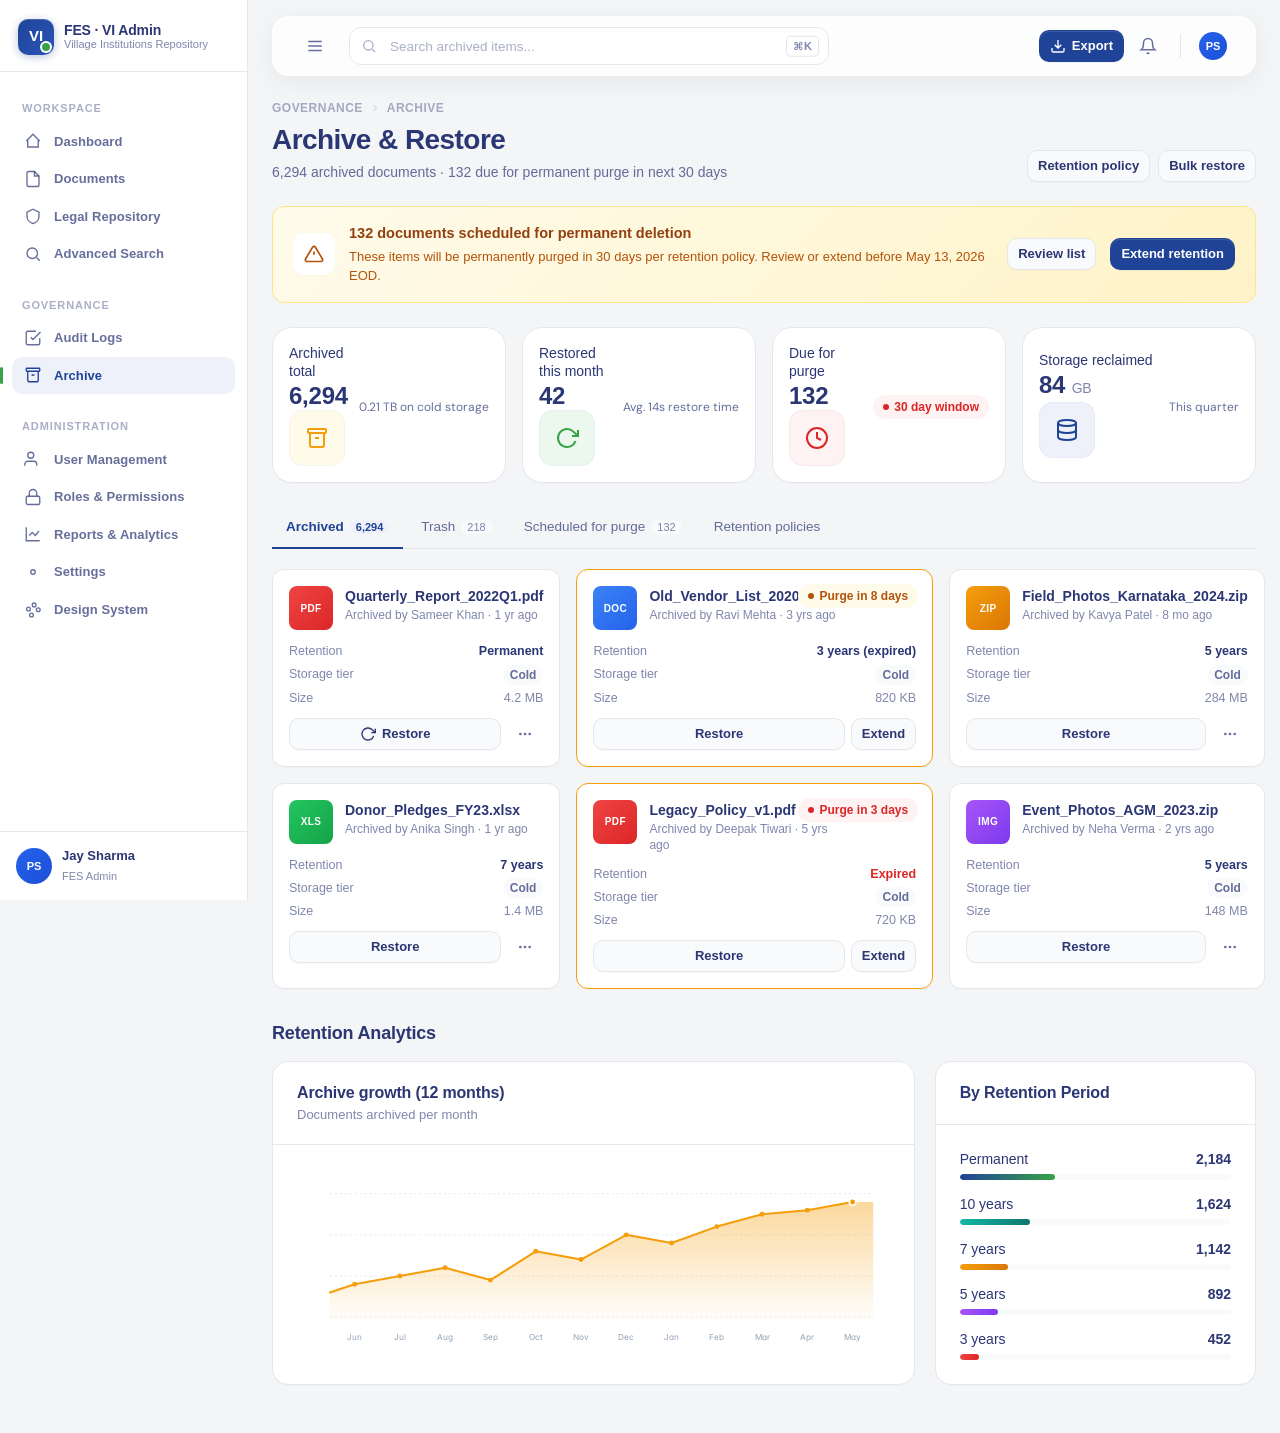
==== commit 084ca969: "Align design system to FES VI Figma file - Pivot brand: FES Repository → FES · VI Admin (Village Ins" ====
--- a/archive.html
+++ b/archive.html
@@ -3,13 +3,13 @@
 <head>
 <meta charset="UTF-8" />
 <meta name="viewport" content="width=device-width, initial-scale=1.0" />
-<title>Archive · FES DMS</title>
+<title>Archive · FES VI Admin</title>
 <link rel="stylesheet" href="assets/css/styles.css" />
 </head>
 <body>
 <div class="app">
   <aside class="sidebar">
-    <div class="sb-brand"><div class="sb-logo">FE</div><div class="sb-brand-text"><strong>FES Repository</strong><span>Document &amp; Legal DMS</span></div></div>
+    <div class="sb-brand"><div class="sb-logo">VI</div><div class="sb-brand-text"><strong>FES · VI Admin</strong><span>Village Institutions Repository</span></div></div>
     <div class="sb-scroll">
       <div class="sb-section">
         <div class="sb-section-title">Workspace</div>
@@ -32,7 +32,7 @@
         <a href="design-system.html" class="nav-link"><svg viewBox="0 0 24 24" fill="none" stroke="currentColor"><circle cx="13.5" cy="6.5" r="2.5"/><circle cx="19" cy="13" r="2.5"/><circle cx="6" cy="12" r="2.5"/><circle cx="10" cy="20" r="2.5"/></svg><span class="nav-label">Design System</span></a>
       </div>
     </div>
-    <div class="sb-foot"><div class="avatar c1">PS</div><div class="sb-foot-info"><strong>Priya Sharma</strong><span>Super Admin</span></div></div>
+    <div class="sb-foot"><div class="avatar c1">PS</div><div class="sb-foot-info"><strong>Jay Sharma</strong><span>FES Admin</span></div></div>
   </aside>
 
   <div class="main">
--- a/assets/css/styles.css
+++ b/assets/css/styles.css
@@ -3,48 +3,56 @@
    Design System / Global Styles
    ============================================================ */
 
-@import url('https://fonts.googleapis.com/css2?family=Inter:wght@400;500;600;700;800&family=JetBrains+Mono:wght@400;500&display=swap');
-
-/* ---------- Design Tokens ---------- */
+@import url('https://fonts.googleapis.com/css2?family=Inter:wght@300;400;500;600;700;800&family=DM+Sans:wght@400;500;700&family=JetBrains+Mono:wght@400;500&display=swap');
+
+/* ============================================================
+   FES VI · DESIGN TOKENS (aligned to Figma "Final Design")
+   ============================================================ */
 :root {
-  /* Brand */
-  --primary: #2563EB;
-  --primary-600: #1D4ED8;
-  --primary-50: #EFF6FF;
-  --primary-100: #DBEAFE;
-
-  --secondary: #0F172A;
-  --accent: #14B8A6;
-  --accent-50: #F0FDFA;
-
-  /* Surfaces */
-  --bg: #F8FAFC;
+  /* ----- Brand ----- */
+  --primary: #1F4397;          /* deep navy — primary actions, links, focus */
+  --primary-600: #1A3879;
+  --primary-700: #14306A;
+  --primary-50:  #EEF1FA;
+  --primary-100: #DDE3F5;
+
+  --secondary: #2B3674;        /* heading / strong text — blue-purple */
+  --accent:    #39A248;        /* FES green — success, accents, deltas */
+  --accent-600:#2E8A3C;
+  --accent-50: #ECF8EE;
+  --accent-100:#D4EFD9;
+
+  /* ----- Surfaces ----- */
+  --bg: #F4F5F7;               /* shell background — slightly darker so cards pop */
   --surface: #FFFFFF;
-  --surface-2: #F1F5F9;
-  --border: #E2E8F0;
-  --border-strong: #CBD5E1;
-
-  /* Text */
-  --text: #0F172A;
-  --text-muted: #475569;
-  --text-subtle: #64748B;
-  --text-soft: #94A3B8;
-
-  /* Semantic */
-  --success: #16A34A;
-  --success-50: #F0FDF4;
+  --surface-2: #F9FAFB;        /* secondary surface — buttons, header rest, chips */
+  --surface-3: #F3F4F6;
+  --border: #E5E7EB;
+  --border-strong: #D1D5DB;
+
+  /* ----- Text ----- */
+  --text: #2B3674;             /* primary heading / body strong */
+  --text-muted: rgba(43,54,116,0.72);
+  --text-subtle: rgba(43,54,116,0.6);
+  --text-soft: rgba(43,54,116,0.4);
+  --text-on-primary: #FFFFFF;
+
+  /* ----- Semantic ----- */
+  --success: #39A248;
+  --success-50: #ECF8EE;
   --warning: #F59E0B;
   --warning-50: #FFFBEB;
   --danger:  #DC2626;
   --danger-50: #FEF2F2;
-  --info: #0EA5E9;
-  --info-50: #F0F9FF;
+  --info: #1F4397;
+  --info-50: #EEF1FA;
   --purple: #7C3AED;
   --purple-50: #F5F3FF;
 
-  /* Spacing scale (4-pt) */
+  /* ----- Spacing (4-pt) ----- */
   --s-0: 0;
   --s-1: 4px;
+  --s-1-5: 6px;
   --s-2: 8px;
   --s-3: 12px;
   --s-4: 16px;
@@ -55,30 +63,34 @@
   --s-12: 48px;
   --s-16: 64px;
 
-  /* Radius */
-  --r-sm: 6px;
-  --r-md: 8px;
-  --r-lg: 12px;
-  --r-xl: 16px;
-  --r-2xl: 20px;
+  /* ----- Radius (Figma uses larger corners) ----- */
+  --r-sm: 8px;
+  --r-md: 12px;     /* buttons, inputs, chips */
+  --r-lg: 16px;     /* header, large surfaces */
+  --r-xl: 20px;     /* KPI cards */
+  --r-2xl: 24px;
   --r-pill: 999px;
 
-  /* Elevation */
-  --sh-1: 0 1px 2px rgba(15,23,42,.04), 0 1px 1px rgba(15,23,42,.03);
-  --sh-2: 0 1px 3px rgba(15,23,42,.06), 0 1px 2px rgba(15,23,42,.04);
-  --sh-3: 0 4px 12px rgba(15,23,42,.06), 0 2px 4px rgba(15,23,42,.04);
+  /* ----- Elevation ----- */
+  --sh-1: 0 1px 0.25px rgba(29,41,61,.02);                   /* base — buttons, cards */
+  --sh-2: 0 2px 4px rgba(29,41,61,.04), 0 1px 0.25px rgba(29,41,61,.02);
+  --sh-3: 0 6px 24px rgba(0,0,0,.06);                         /* floating header */
   --sh-4: 0 12px 32px rgba(15,23,42,.08), 0 4px 12px rgba(15,23,42,.05);
   --sh-5: 0 24px 56px rgba(15,23,42,.12), 0 8px 24px rgba(15,23,42,.06);
-  --sh-focus: 0 0 0 4px rgba(37,99,235,.14);
-
-  /* Type */
-  --font: 'Inter', -apple-system, BlinkMacSystemFont, 'Segoe UI', Roboto, sans-serif;
-  --mono: 'JetBrains Mono', ui-monospace, Menlo, monospace;
-
-  /* Layout */
+  --sh-focus: 0 0 0 4px rgba(31,67,151,.16);
+
+  /* ----- Type ----- */
+  /* Figma uses Helvetica Bold/Regular/Light. Use system Helvetica where available,
+     fall back to Inter (a near-twin metric-wise) which we load as a web font. */
+  --font: 'Helvetica Neue', 'Helvetica', 'Inter', 'Arial', system-ui, -apple-system, sans-serif;
+  --font-display: 'Helvetica Neue', 'Helvetica', 'Inter', 'Arial', system-ui, sans-serif;
+  --font-mono: 'JetBrains Mono', ui-monospace, Menlo, monospace;
+  --font-num: 'DM Sans', 'Helvetica Neue', 'Helvetica', 'Inter', sans-serif;
+
+  /* ----- Layout ----- */
   --sidebar-w: 248px;
   --sidebar-collapsed-w: 72px;
-  --topbar-h: 64px;
+  --topbar-h: 72px;
 }
 
 /* ---------- Reset ---------- */
@@ -93,25 +105,29 @@
   background: var(--bg);
   -webkit-font-smoothing: antialiased;
   -moz-osx-font-smoothing: grayscale;
+  font-feature-settings: 'ss01' on, 'cv11' on;
 }
 button, input, select, textarea { font: inherit; color: inherit; }
 button { background: none; border: 0; cursor: pointer; padding: 0; }
 a { color: inherit; text-decoration: none; }
 img, svg { display: block; max-width: 100%; }
 
-/* ---------- Typography ---------- */
-.h1, h1 { font-size: 28px; line-height: 1.25; font-weight: 700; letter-spacing: -0.02em; margin: 0; }
-.h2, h2 { font-size: 22px; line-height: 1.3;  font-weight: 700; letter-spacing: -0.015em; margin: 0; }
-.h3, h3 { font-size: 18px; line-height: 1.35; font-weight: 600; letter-spacing: -0.01em; margin: 0; }
-.h4, h4 { font-size: 15px; line-height: 1.4;  font-weight: 600; margin: 0; }
-.body-lg { font-size: 15px; }
-.body    { font-size: 14px; }
-.body-sm { font-size: 13px; }
-.caption { font-size: 12px; color: var(--text-subtle); }
-.overline { font-size: 11px; letter-spacing: .08em; text-transform: uppercase; color: var(--text-subtle); font-weight: 600; }
-.mono { font-family: var(--mono); }
-.muted { color: var(--text-muted); }
-.subtle { color: var(--text-subtle); }
+/* ---------- Typography (Figma scale) ----------
+   Figma uses Helvetica Bold for headings + 14/20 for body.
+   Key values observed: 24/28, 14/20, 14/18, 12/16, 10/15. */
+.h1, h1 { font-family: var(--font-display); font-size: 28px; line-height: 32px; font-weight: 700; letter-spacing: -0.02em; margin: 0; color: var(--secondary); }
+.h2, h2 { font-family: var(--font-display); font-size: 22px; line-height: 28px; font-weight: 700; letter-spacing: -0.015em; margin: 0; color: var(--secondary); }
+.h3, h3 { font-family: var(--font-display); font-size: 18px; line-height: 24px; font-weight: 700; letter-spacing: -0.01em; margin: 0; color: var(--secondary); }
+.h4, h4 { font-family: var(--font-display); font-size: 14px; line-height: 20px; font-weight: 700; letter-spacing: 0;     margin: 0; color: var(--secondary); }
+.body-lg { font-size: 15px; line-height: 22px; }
+.body    { font-size: 14px; line-height: 20px; }
+.body-sm { font-size: 13px; line-height: 18px; }
+.caption { font-size: 12px; line-height: 16px; color: var(--text-subtle); }
+.overline { font-size: 11px; line-height: 16px; letter-spacing: .08em; text-transform: uppercase; color: var(--text-subtle); font-weight: 700; }
+.num     { font-family: var(--font-num); font-feature-settings: 'tnum'; }
+.mono    { font-family: var(--font-mono); }
+.muted   { color: var(--text-muted); }
+.subtle  { color: var(--text-subtle); }
 
 /* ---------- Layout shell ---------- */
 .app {
@@ -132,6 +148,7 @@
   flex-direction: column;
   overflow: hidden;
 }
+.sb-brand { background: var(--surface); }
 .sb-brand {
   display: flex;
   align-items: center;
@@ -141,16 +158,25 @@
   min-height: var(--topbar-h);
 }
 .sb-logo {
-  width: 32px; height: 32px; border-radius: 8px;
-  background: linear-gradient(135deg, #2563EB, #14B8A6);
+  width: 36px; height: 36px; border-radius: 10px;
+  background: linear-gradient(135deg, #1F4397 0%, #2A55B8 100%);
   display: grid; place-items: center;
-  color: #fff; font-weight: 700; font-size: 14px;
-  box-shadow: 0 2px 8px rgba(37,99,235,.35);
+  color: #fff; font-weight: 700; font-size: 15px;
+  letter-spacing: -0.01em;
+  font-family: var(--font-display);
+  box-shadow: 0 2px 8px rgba(31,67,151,.32), inset 0 1px 0 rgba(255,255,255,.18);
   flex-shrink: 0;
+  position: relative;
+}
+.sb-logo::after {
+  content: ''; position: absolute; right: 4px; bottom: 4px;
+  width: 8px; height: 8px; border-radius: 50%;
+  background: var(--accent);
+  box-shadow: 0 0 0 2px #fff;
 }
 .sb-brand-text { display: flex; flex-direction: column; line-height: 1.1; }
-.sb-brand-text strong { font-size: 14px; font-weight: 700; letter-spacing: -0.01em; }
-.sb-brand-text span { font-size: 11px; color: var(--text-subtle); }
+.sb-brand-text strong { font-size: 14px; font-weight: 700; letter-spacing: -0.01em; color: var(--secondary); }
+.sb-brand-text span { font-size: 11px; color: var(--text-subtle); font-weight: 500; }
 
 .collapsed .sb-brand-text,
 .collapsed .nav-label,
@@ -173,23 +199,24 @@
 
 .nav-link {
   display: flex; align-items: center; gap: 12px;
-  padding: 8px 10px;
-  border-radius: 8px;
+  padding: 9px 12px;
+  border-radius: 10px;
   color: var(--text-muted);
-  font-size: 13.5px; font-weight: 500;
+  font-size: 13px; font-weight: 600;
+  letter-spacing: 0.005em;
   transition: background .15s, color .15s;
   position: relative;
 }
 .nav-link svg { width: 18px; height: 18px; flex-shrink: 0; stroke-width: 1.8; }
-.nav-link:hover { background: var(--surface-2); color: var(--text); }
+.nav-link:hover { background: var(--surface-2); color: var(--secondary); }
 .nav-link.active {
   background: var(--primary-50);
-  color: var(--primary-600);
-  font-weight: 600;
+  color: var(--primary);
+  font-weight: 700;
 }
 .nav-link.active::before {
-  content: ''; position: absolute; left: -12px; top: 8px; bottom: 8px;
-  width: 3px; background: var(--primary); border-radius: 3px;
+  content: ''; position: absolute; left: -12px; top: 10px; bottom: 10px;
+  width: 3px; background: var(--accent); border-radius: 3px;
 }
 .nav-badge {
   margin-left: auto;
@@ -210,35 +237,41 @@
 .sb-foot-info strong { display: block; font-size: 13px; font-weight: 600; white-space: nowrap; overflow: hidden; text-overflow: ellipsis; }
 .sb-foot-info span { font-size: 11px; color: var(--text-subtle); }
 
-/* ---------- Topbar ---------- */
+/* ---------- Topbar (Figma "floating glass header") ---------- */
 .topbar {
-  position: sticky; top: 0; z-index: 30;
-  height: var(--topbar-h);
-  background: rgba(255,255,255,0.85);
-  backdrop-filter: saturate(180%) blur(12px);
-  border-bottom: 1px solid var(--border);
+  position: sticky; top: 16px; z-index: 30;
+  height: 60px;
+  margin: 16px 24px 0;
+  background: linear-gradient(90deg, rgba(255,255,255,0.82), rgba(255,255,255,0.80));
+  backdrop-filter: saturate(180%) blur(14px);
+  -webkit-backdrop-filter: saturate(180%) blur(14px);
+  border: 1.5px solid #FFFFFF;
+  border-radius: var(--r-lg);
+  box-shadow: var(--sh-3);
   display: flex; align-items: center; gap: 16px;
-  padding: 0 28px;
+  padding: 0 24px;
 }
 .tb-collapse {
-  width: 32px; height: 32px; border-radius: 8px;
+  width: 36px; height: 36px; border-radius: 10px;
   display: grid; place-items: center; color: var(--text-muted);
 }
-.tb-collapse:hover { background: var(--surface-2); color: var(--text); }
+.tb-collapse:hover { background: var(--surface-2); color: var(--secondary); }
 .tb-search {
   position: relative;
-  flex: 1; max-width: 520px;
+  flex: 1; max-width: 480px;
 }
 .tb-search input {
   width: 100%;
   height: 38px;
   padding: 0 14px 0 40px;
   border: 1px solid var(--border);
-  background: var(--surface-2);
-  border-radius: 10px;
+  background: var(--surface);
+  border-radius: var(--r-md);
   font-size: 13.5px;
+  color: var(--secondary);
   transition: border-color .15s, background .15s, box-shadow .15s;
 }
+.tb-search input::placeholder { color: var(--text-soft); }
 .tb-search input:focus {
   outline: 0; border-color: var(--primary); background: #fff;
   box-shadow: var(--sh-focus);
@@ -248,53 +281,96 @@
   position: absolute; right: 10px; top: 50%; transform: translateY(-50%);
   font-family: var(--font); font-size: 11px; color: var(--text-subtle);
   background: #fff; border: 1px solid var(--border); padding: 1px 6px; border-radius: 4px;
+  font-weight: 600;
 }
 .tb-actions { margin-left: auto; display: flex; align-items: center; gap: 6px; }
 .tb-icon-btn {
-  width: 36px; height: 36px; border-radius: 8px;
+  width: 36px; height: 36px; border-radius: 10px;
   display: grid; place-items: center; color: var(--text-muted);
   position: relative;
-}
-.tb-icon-btn:hover { background: var(--surface-2); color: var(--text); }
-.tb-icon-btn .dot { position: absolute; top: 8px; right: 9px; width: 8px; height: 8px; background: var(--danger); border: 2px solid #fff; border-radius: 50%; }
+  transition: background .15s, color .15s;
+}
+.tb-icon-btn:hover { background: var(--surface-2); color: var(--secondary); }
+.tb-icon-btn .dot { position: absolute; top: 8px; right: 9px; width: 8px; height: 8px; background: var(--accent); border: 2px solid #fff; border-radius: 50%; }
+
+/* ---------- Top horizontal nav tabs (Figma-style) ---------- */
+.tb-tabs { display: flex; align-items: center; gap: 28px; margin: 0 16px; }
+.tb-tab {
+  display: inline-flex; align-items: center; gap: 8px;
+  height: 36px; padding: 0 4px;
+  font-family: var(--font-display);
+  font-size: 13px; font-weight: 700;
+  letter-spacing: 0.04em; text-transform: uppercase;
+  color: var(--primary);
+  position: relative;
+  transition: color .15s;
+}
+.tb-tab svg { width: 18px; height: 18px; }
+.tb-tab:hover { color: var(--primary-600); }
+.tb-tab.active { color: var(--accent); }
+.tb-tab.active::after {
+  content: ''; position: absolute; left: 50%; bottom: -2px;
+  transform: translateX(-50%);
+  width: 24px; height: 3px; border-radius: 3px;
+  background: var(--accent);
+}
+.tb-tab .badge-count {
+  margin-left: 2px;
+  min-width: 18px; height: 18px;
+  border-radius: 999px;
+  background: var(--danger);
+  color: #fff;
+  font-size: 10px; font-weight: 700;
+  padding: 0 5px;
+  display: inline-flex; align-items: center; justify-content: center;
+}
 
 /* ---------- Main content ---------- */
 .main { display: flex; flex-direction: column; min-width: 0; }
-.page { padding: 28px 32px 48px; }
+.page { padding: 24px 24px 48px; }
 .page-head {
   display: flex; justify-content: space-between; align-items: flex-end; gap: 24px;
   margin-bottom: 24px; flex-wrap: wrap;
 }
-.page-head .crumbs { font-size: 12.5px; color: var(--text-subtle); margin-bottom: 6px; display: flex; align-items: center; gap: 6px; }
+.page-head .crumbs { font-family: var(--font-display); font-size: 12px; line-height: 16px; letter-spacing: .04em; text-transform: uppercase; color: var(--text-soft); font-weight: 700; margin-bottom: 8px; display: flex; align-items: center; gap: 6px; }
 .page-head .crumbs svg { width: 12px; height: 12px; opacity: .6; }
 .page-head h1 { margin-bottom: 6px; }
-.page-head p { margin: 0; color: var(--text-subtle); font-size: 14px; }
+.page-head p { margin: 0; color: var(--text-muted); font-size: 14px; line-height: 20px; }
 .page-head .actions { display: flex; gap: 8px; }
 
-/* ---------- Buttons ---------- */
+/* ---------- Buttons (Figma: 36h, 12px radius, py-2 px-3, 6px gap) ---------- */
 .btn {
-  display: inline-flex; align-items: center; justify-content: center; gap: 8px;
-  height: 38px; padding: 0 16px;
-  border-radius: 8px;
-  font-size: 13.5px; font-weight: 600;
+  display: inline-flex; align-items: center; justify-content: center; gap: 6px;
+  height: 36px; padding: 8px 12px;
+  border-radius: var(--r-md);
+  font-family: var(--font-display);
+  font-size: 14px; font-weight: 700;
+  line-height: 20px;
   border: 1px solid transparent;
   cursor: pointer;
-  transition: all .15s;
+  transition: background .15s, border-color .15s, box-shadow .15s, color .15s;
   white-space: nowrap;
+  box-shadow: var(--sh-1);
 }
 .btn svg { width: 16px; height: 16px; flex-shrink: 0; }
-.btn-primary { background: var(--primary); color: #fff; box-shadow: 0 1px 2px rgba(37,99,235,.3); }
+.btn-primary {
+  background: var(--primary); color: #fff;
+  box-shadow: 0 1px 0.25px rgba(29,41,61,.04), inset 0 1px 0 rgba(255,255,255,.12);
+}
 .btn-primary:hover { background: var(--primary-600); }
-.btn-secondary { background: var(--surface); color: var(--text); border-color: var(--border); }
-.btn-secondary:hover { background: var(--surface-2); border-color: var(--border-strong); }
-.btn-ghost { background: transparent; color: var(--text-muted); }
-.btn-ghost:hover { background: var(--surface-2); color: var(--text); }
+.btn-primary:active { background: var(--primary-700); }
+.btn-secondary { background: var(--surface-2); color: var(--secondary); border-color: var(--border); }
+.btn-secondary:hover { background: #fff; border-color: var(--border-strong); }
+.btn-ghost { background: transparent; color: var(--text-muted); box-shadow: none; }
+.btn-ghost:hover { background: var(--surface-2); color: var(--secondary); }
+.btn-success { background: var(--accent); color: #fff; box-shadow: 0 1px 0.25px rgba(29,41,61,.04), inset 0 1px 0 rgba(255,255,255,.18); }
+.btn-success:hover { background: var(--accent-600); }
 .btn-danger { background: var(--danger); color: #fff; }
 .btn-danger:hover { background: #B91C1C; }
 .btn-dark { background: var(--secondary); color: #fff; }
-.btn-dark:hover { background: #1E293B; }
-.btn-sm { height: 32px; padding: 0 12px; font-size: 13px; }
-.btn-lg { height: 44px; padding: 0 20px; font-size: 14px; }
+.btn-dark:hover { background: #1E2952; }
+.btn-sm { height: 32px; padding: 6px 10px; font-size: 13px; line-height: 18px; border-radius: 10px; }
+.btn-lg { height: 44px; padding: 12px 18px; font-size: 14px; border-radius: var(--r-md); }
 .btn-icon { width: 36px; padding: 0; }
 .btn:disabled { opacity: .5; cursor: not-allowed; }
 
@@ -302,24 +378,24 @@
 .card {
   background: var(--surface);
   border: 1px solid var(--border);
-  border-radius: 12px;
+  border-radius: var(--r-lg);
   box-shadow: var(--sh-1);
 }
 .card-head {
-  padding: 18px 20px;
+  padding: 20px 24px;
   border-bottom: 1px solid var(--border);
   display: flex; justify-content: space-between; align-items: center; gap: 12px;
 }
-.card-head h3 { font-size: 15px; font-weight: 600; }
-.card-head .sub { color: var(--text-subtle); font-size: 12.5px; margin-top: 2px; }
-.card-body { padding: 20px; }
+.card-head h3 { font-size: 16px; font-weight: 700; line-height: 22px; color: var(--secondary); }
+.card-head .sub { color: var(--text-subtle); font-size: 13px; line-height: 18px; margin-top: 2px; font-weight: 500; }
+.card-body { padding: 24px; }
 .card-foot {
-  padding: 14px 20px; border-top: 1px solid var(--border);
+  padding: 14px 24px; border-top: 1px solid var(--border);
   display: flex; justify-content: space-between; align-items: center;
   font-size: 13px; color: var(--text-subtle);
 }
 
-/* ---------- KPI ---------- */
+/* ---------- KPI (Figma: 329×96, radius 20, icon 56 left, content right) ---------- */
 .kpi-grid {
   display: grid; grid-template-columns: repeat(4, minmax(0, 1fr));
   gap: 16px;
@@ -327,54 +403,67 @@
 .kpi {
   background: var(--surface);
   border: 1px solid var(--border);
-  border-radius: 12px;
-  padding: 18px 20px;
+  border-radius: var(--r-xl);
+  padding: 16px;
   box-shadow: var(--sh-1);
   position: relative;
   overflow: hidden;
-}
-.kpi-top { display: flex; justify-content: space-between; align-items: flex-start; }
-.kpi-label { font-size: 12.5px; color: var(--text-subtle); font-weight: 500; }
+  display: flex; align-items: center; gap: 16px;
+  min-height: 96px;
+}
+.kpi-top { display: flex; flex-direction: column; flex: 1; min-width: 0; }
+.kpi-label {
+  font-family: var(--font-display);
+  font-size: 14px; line-height: 18px;
+  color: var(--secondary);
+  font-weight: 400;
+  margin-bottom: 2px;
+}
 .kpi-icon {
-  width: 36px; height: 36px; border-radius: 10px;
+  width: 56px; height: 56px; border-radius: 14px;
   display: grid; place-items: center;
-}
-.kpi-icon svg { width: 18px; height: 18px; }
-.kpi-icon.blue { background: var(--primary-50); color: var(--primary); }
-.kpi-icon.teal { background: var(--accent-50); color: var(--accent); }
-.kpi-icon.amber { background: var(--warning-50); color: var(--warning); }
-.kpi-icon.purple { background: var(--purple-50); color: var(--purple); }
-.kpi-icon.green { background: var(--success-50); color: var(--success); }
-.kpi-icon.red { background: var(--danger-50); color: var(--danger); }
+  flex-shrink: 0;
+  box-shadow: inset 0 0 0 1px rgba(31,67,151,0.04);
+}
+.kpi-icon svg { width: 24px; height: 24px; }
+.kpi-icon.blue   { background: var(--primary-50);  color: var(--primary); }
+.kpi-icon.green  { background: var(--accent-50);   color: var(--accent); }
+.kpi-icon.teal   { background: var(--accent-50);   color: var(--accent); }
+.kpi-icon.amber  { background: var(--warning-50);  color: var(--warning); }
+.kpi-icon.purple { background: var(--purple-50);   color: var(--purple); }
+.kpi-icon.red    { background: var(--danger-50);   color: var(--danger); }
 .kpi-value {
-  font-size: 26px; font-weight: 700; letter-spacing: -0.02em;
-  margin: 10px 0 4px;
-}
-.kpi-foot { display: flex; align-items: center; gap: 6px; font-size: 12px; color: var(--text-subtle); }
-.kpi-delta { display: inline-flex; align-items: center; gap: 3px; font-weight: 600; }
-.kpi-delta.up { color: var(--success); }
+  font-family: var(--font-display);
+  font-size: 24px; line-height: 28px; font-weight: 700;
+  letter-spacing: -0.01em;
+  color: var(--secondary);
+  margin: 0;
+}
+.kpi-foot { display: flex; align-items: center; gap: 6px; font-size: 12px; line-height: 16px; color: var(--text-muted); margin-top: 4px; font-family: var(--font-num); }
+.kpi-delta { display: inline-flex; align-items: center; gap: 2px; font-weight: 700; font-family: var(--font-num); }
+.kpi-delta.up { color: var(--accent); }
 .kpi-delta.down { color: var(--danger); }
 .kpi-delta svg { width: 12px; height: 12px; }
 
 /* ---------- Badges ---------- */
 .badge {
   display: inline-flex; align-items: center; gap: 5px;
-  padding: 2px 8px;
+  padding: 3px 9px;
   border-radius: 999px;
-  font-size: 11.5px;
-  font-weight: 600;
+  font-family: var(--font-display);
+  font-size: 12px; line-height: 16px;
+  font-weight: 700;
   background: var(--surface-2);
   color: var(--text-muted);
   border: 1px solid transparent;
-  line-height: 1.5;
 }
 .badge .dot { width: 6px; height: 6px; border-radius: 50%; background: currentColor; }
-.badge-success { background: var(--success-50); color: var(--success); }
+.badge-success { background: var(--accent-50); color: var(--accent-600); }
 .badge-warning { background: var(--warning-50); color: #B45309; }
 .badge-danger  { background: var(--danger-50); color: var(--danger); }
-.badge-info    { background: var(--info-50); color: #0369A1; }
-.badge-primary { background: var(--primary-50); color: var(--primary-600); }
-.badge-accent  { background: var(--accent-50); color: #0F766E; }
+.badge-info    { background: var(--primary-50); color: var(--primary); }
+.badge-primary { background: var(--primary-50); color: var(--primary); }
+.badge-accent  { background: var(--accent-50); color: var(--accent-600); }
 .badge-purple  { background: var(--purple-50); color: var(--purple); }
 .badge-outline { background: transparent; border-color: var(--border); color: var(--text-muted); }
 
@@ -382,12 +471,12 @@
 .table-wrap {
   background: var(--surface);
   border: 1px solid var(--border);
-  border-radius: 12px;
+  border-radius: var(--r-lg);
   overflow: hidden;
   box-shadow: var(--sh-1);
 }
 .table-toolbar {
-  padding: 14px 16px;
+  padding: 16px 20px;
   border-bottom: 1px solid var(--border);
   display: flex; align-items: center; gap: 10px;
   flex-wrap: wrap;
@@ -404,25 +493,30 @@
 .table-toolbar .search-mini svg { position: absolute; left: 10px; top: 50%; transform: translateY(-50%); width: 14px; height: 14px; color: var(--text-soft); }
 .table-toolbar .toolbar-right { margin-left: auto; display: flex; gap: 8px; }
 
-table.data { width: 100%; border-collapse: separate; border-spacing: 0; font-size: 13.5px; }
+table.data { width: 100%; border-collapse: separate; border-spacing: 0; font-size: 14px; color: var(--secondary); }
 .data thead th {
   position: sticky; top: 0;
   background: var(--surface-2);
   text-align: left;
-  font-size: 11.5px; letter-spacing: .04em; text-transform: uppercase;
-  color: var(--text-subtle); font-weight: 600;
-  padding: 11px 16px;
+  font-family: var(--font-display);
+  font-size: 12px; line-height: 16px;
+  letter-spacing: .04em; text-transform: uppercase;
+  color: var(--text-muted); font-weight: 700;
+  padding: 12px 20px;
   border-bottom: 1px solid var(--border);
   white-space: nowrap;
 }
 .data tbody td {
-  padding: 14px 16px;
+  padding: 14px 20px;
   border-bottom: 1px solid var(--border);
   vertical-align: middle;
-}
+  font-size: 14px; line-height: 20px;
+  color: var(--secondary);
+}
+.data tbody td.muted { color: var(--text-muted); }
 .data tbody tr:last-child td { border-bottom: 0; }
 .data tbody tr { transition: background .12s; }
-.data tbody tr:hover { background: #FAFBFD; }
+.data tbody tr:hover { background: var(--surface-2); }
 .data .row-actions { opacity: 0; transition: opacity .15s; display: flex; gap: 2px; justify-content: flex-end; }
 .data tr:hover .row-actions { opacity: 1; }
 .data .check { width: 36px; }
@@ -443,8 +537,8 @@
 .file-icon.img  { background: linear-gradient(135deg, #A855F7, #7C3AED); }
 .file-icon.zip  { background: linear-gradient(135deg, #F59E0B, #D97706); }
 .file-icon.txt  { background: linear-gradient(135deg, #64748B, #475569); }
-.cell-file .name { font-weight: 600; color: var(--text); }
-.cell-file .meta { font-size: 12px; color: var(--text-subtle); }
+.cell-file .name { font-weight: 700; color: var(--secondary); font-size: 14px; line-height: 18px; }
+.cell-file .meta { font-size: 12px; line-height: 16px; color: var(--text-subtle); margin-top: 2px; }
 
 .cell-user { display: flex; align-items: center; gap: 10px; }
 .avatar {
@@ -488,14 +582,16 @@
 .field .err { font-size: 12px; color: var(--danger); }
 .input, .select, .textarea {
   width: 100%; height: 40px;
-  padding: 0 12px;
+  padding: 0 14px;
   border: 1px solid var(--border);
   background: var(--surface);
-  border-radius: 8px;
-  font-size: 14px;
+  border-radius: var(--r-md);
+  font-family: var(--font);
+  font-size: 14px; line-height: 20px;
+  color: var(--secondary);
   transition: border-color .15s, box-shadow .15s;
 }
-.textarea { height: auto; padding: 10px 12px; min-height: 96px; resize: vertical; line-height: 1.5; }
+.textarea { height: auto; padding: 10px 14px; min-height: 96px; resize: vertical; line-height: 1.5; }
 .input:focus, .select:focus, .textarea:focus {
   outline: 0; border-color: var(--primary); box-shadow: var(--sh-focus);
 }
@@ -550,15 +646,17 @@
 .chips { display: flex; gap: 6px; flex-wrap: wrap; }
 .chip {
   display: inline-flex; align-items: center; gap: 6px;
-  padding: 6px 10px;
-  border-radius: 999px;
-  font-size: 12.5px; font-weight: 500;
+  padding: 7px 12px;
+  border-radius: var(--r-md);
+  font-family: var(--font-display);
+  font-size: 13px; line-height: 16px;
+  font-weight: 700;
   background: var(--surface-2);
   color: var(--text-muted);
   border: 1px solid var(--border);
 }
-.chip:hover { background: var(--surface); }
-.chip.active { background: var(--primary-50); color: var(--primary-600); border-color: #BFDBFE; }
+.chip:hover { background: #fff; color: var(--secondary); }
+.chip.active { background: var(--primary-50); color: var(--primary); border-color: var(--primary-100); }
 .chip .x { width: 14px; height: 14px; opacity: .7; }
 
 /* ---------- Drawer ---------- */
@@ -732,7 +830,7 @@
   min-height: 100vh;
 }
 .auth-side {
-  background: linear-gradient(135deg, #0F172A 0%, #1E3A8A 50%, #1E40AF 100%);
+  background: linear-gradient(135deg, #14306A 0%, #1F4397 55%, #2A55B8 100%);
   color: #fff;
   padding: 56px;
   display: flex; flex-direction: column;
@@ -742,13 +840,13 @@
   content: '';
   position: absolute; top: -200px; right: -200px;
   width: 600px; height: 600px;
-  background: radial-gradient(circle, rgba(20,184,166,.35) 0%, transparent 70%);
+  background: radial-gradient(circle, rgba(57,162,72,.35) 0%, transparent 70%);
 }
 .auth-side::after {
   content: '';
   position: absolute; bottom: -300px; left: -200px;
   width: 700px; height: 700px;
-  background: radial-gradient(circle, rgba(37,99,235,.4) 0%, transparent 70%);
+  background: radial-gradient(circle, rgba(31,67,151,.5) 0%, transparent 70%);
 }
 .auth-side .brand {
   display: flex; align-items: center; gap: 12px;
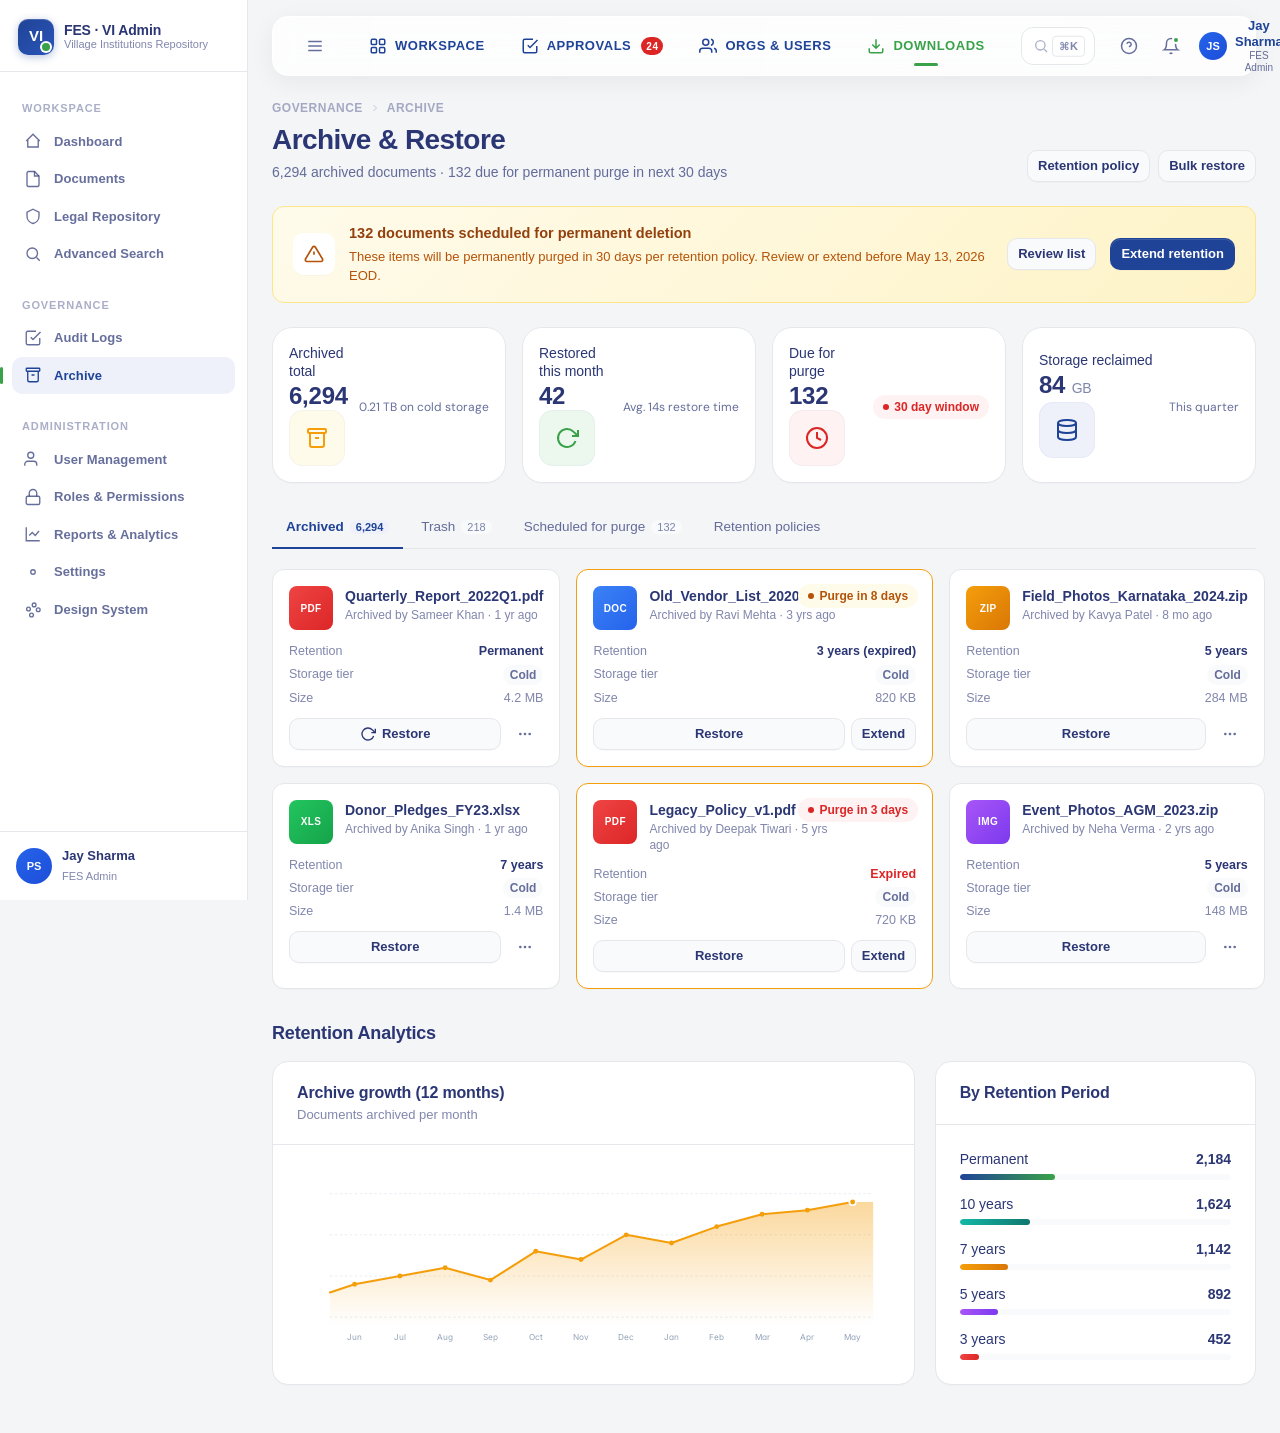
==== commit 2997b0d3: "Apply unified Figma-style topbar header to every page Replace each page's bespoke topbar with the fl" ====
--- a/archive.html
+++ b/archive.html
@@ -36,14 +36,54 @@
   </aside>
 
   <div class="main">
+    <!-- TOPBAR · Figma floating glass header with horizontal nav tabs -->
     <header class="topbar">
-      <button class="tb-collapse" data-collapse><svg width="18" height="18" viewBox="0 0 24 24" fill="none" stroke="currentColor" stroke-width="2"><path d="M3 6h18M3 12h18M3 18h18"/></svg></button>
-      <div class="tb-search"><svg viewBox="0 0 24 24" fill="none" stroke="currentColor" stroke-width="2"><circle cx="11" cy="11" r="7"/><path d="M21 21l-4.3-4.3"/></svg><input placeholder="Search archived items..." /><kbd>⌘K</kbd></div>
+      <button class="tb-collapse" data-collapse aria-label="Collapse sidebar">
+        <svg width="18" height="18" viewBox="0 0 24 24" fill="none" stroke="currentColor" stroke-width="2"><path d="M3 6h18M3 12h18M3 18h18"/></svg>
+      </button>
+
+      <nav class="tb-tabs" aria-label="Module nav">
+        <a href="index.html" class="tb-tab">
+          <svg viewBox="0 0 24 24" fill="none" stroke="currentColor" stroke-width="2"><rect x="3" y="3" width="7" height="7" rx="1.5"/><rect x="14" y="3" width="7" height="7" rx="1.5"/><rect x="3" y="14" width="7" height="7" rx="1.5"/><rect x="14" y="14" width="7" height="7" rx="1.5"/></svg>
+          Workspace
+        </a>
+        <a href="documents.html" class="tb-tab">
+          <svg viewBox="0 0 24 24" fill="none" stroke="currentColor" stroke-width="2"><path d="M9 11l3 3L22 4"/><path d="M21 12v7a2 2 0 01-2 2H5a2 2 0 01-2-2V5a2 2 0 012-2h11"/></svg>
+          Approvals
+          <span class="badge-count">24</span>
+        </a>
+        <a href="users.html" class="tb-tab">
+          <svg viewBox="0 0 24 24" fill="none" stroke="currentColor" stroke-width="2"><path d="M17 21v-2a4 4 0 00-4-4H5a4 4 0 00-4 4v2"/><circle cx="9" cy="7" r="4"/><path d="M23 21v-2a4 4 0 00-3-3.87M16 3.13a4 4 0 010 7.75"/></svg>
+          Orgs &amp; Users
+        </a>
+        <a href="archive.html" class="tb-tab active">
+          <svg viewBox="0 0 24 24" fill="none" stroke="currentColor" stroke-width="2"><path d="M21 15v4a2 2 0 01-2 2H5a2 2 0 01-2-2v-4M7 10l5 5 5-5M12 15V3"/></svg>
+          Downloads
+        </a>
+      </nav>
+
+      <div class="tb-search">
+        <svg viewBox="0 0 24 24" fill="none" stroke="currentColor" stroke-width="2"><circle cx="11" cy="11" r="7"/><path d="M21 21l-4.3-4.3"/></svg>
+        <input placeholder="Search archived items..." />
+        <kbd>⌘K</kbd>
+      </div>
+
       <div class="tb-actions">
-        <button class="btn btn-primary btn-sm"><svg viewBox="0 0 24 24" fill="none" stroke="currentColor" stroke-width="2"><path d="M21 15v4a2 2 0 01-2 2H5a2 2 0 01-2-2v-4M7 10l5 5 5-5M12 15V3"/></svg>Export</button>
-        <button class="tb-icon-btn"><svg width="18" height="18" viewBox="0 0 24 24" fill="none" stroke="currentColor" stroke-width="2"><path d="M18 8a6 6 0 10-12 0c0 7-3 9-3 9h18s-3-2-3-9M13.7 21a2 2 0 01-3.4 0"/></svg></button>
-        <div style="width:1px; height:24px; background:var(--border); margin: 0 8px;"></div>
-        <button class="tb-icon-btn" style="display:flex; gap:8px; padding: 4px 8px 4px 4px;"><span class="avatar c1">PS</span><svg width="14" height="14" viewBox="0 0 24 24" fill="none" stroke="currentColor" stroke-width="2"><path d="M6 9l6 6 6-6"/></svg></button>
+        <button class="tb-icon-btn" title="Help">
+          <svg width="18" height="18" viewBox="0 0 24 24" fill="none" stroke="currentColor" stroke-width="2"><circle cx="12" cy="12" r="10"/><path d="M9.1 9a3 3 0 015.83 1c0 2-3 3-3 3M12 17h.01"/></svg>
+        </button>
+        <button class="tb-icon-btn" title="Notifications" data-open-drawer="notif-drawer">
+          <svg width="18" height="18" viewBox="0 0 24 24" fill="none" stroke="currentColor" stroke-width="2"><path d="M18 8a6 6 0 10-12 0c0 7-3 9-3 9h18s-3-2-3-9M13.7 21a2 2 0 01-3.4 0"/></svg>
+          <span class="dot"></span>
+        </button>
+        <button style="display:flex; align-items:center; gap:8px; padding: 4px 10px 4px 4px; border-radius:10px; height:36px;" class="tb-icon-btn" title="Account">
+          <span class="avatar c1">JS</span>
+          <span style="display:flex; flex-direction:column; align-items:flex-start; line-height:1.2; font-family: var(--font-display);">
+            <strong style="font-size:13px; color:var(--primary);">Jay Sharma</strong>
+            <span style="font-size:10px; color:var(--text-muted); font-weight:500;">FES Admin</span>
+          </span>
+          <svg width="14" height="14" viewBox="0 0 24 24" fill="none" stroke="currentColor" stroke-width="2"><path d="M6 9l6 6 6-6"/></svg>
+        </button>
       </div>
     </header>
 
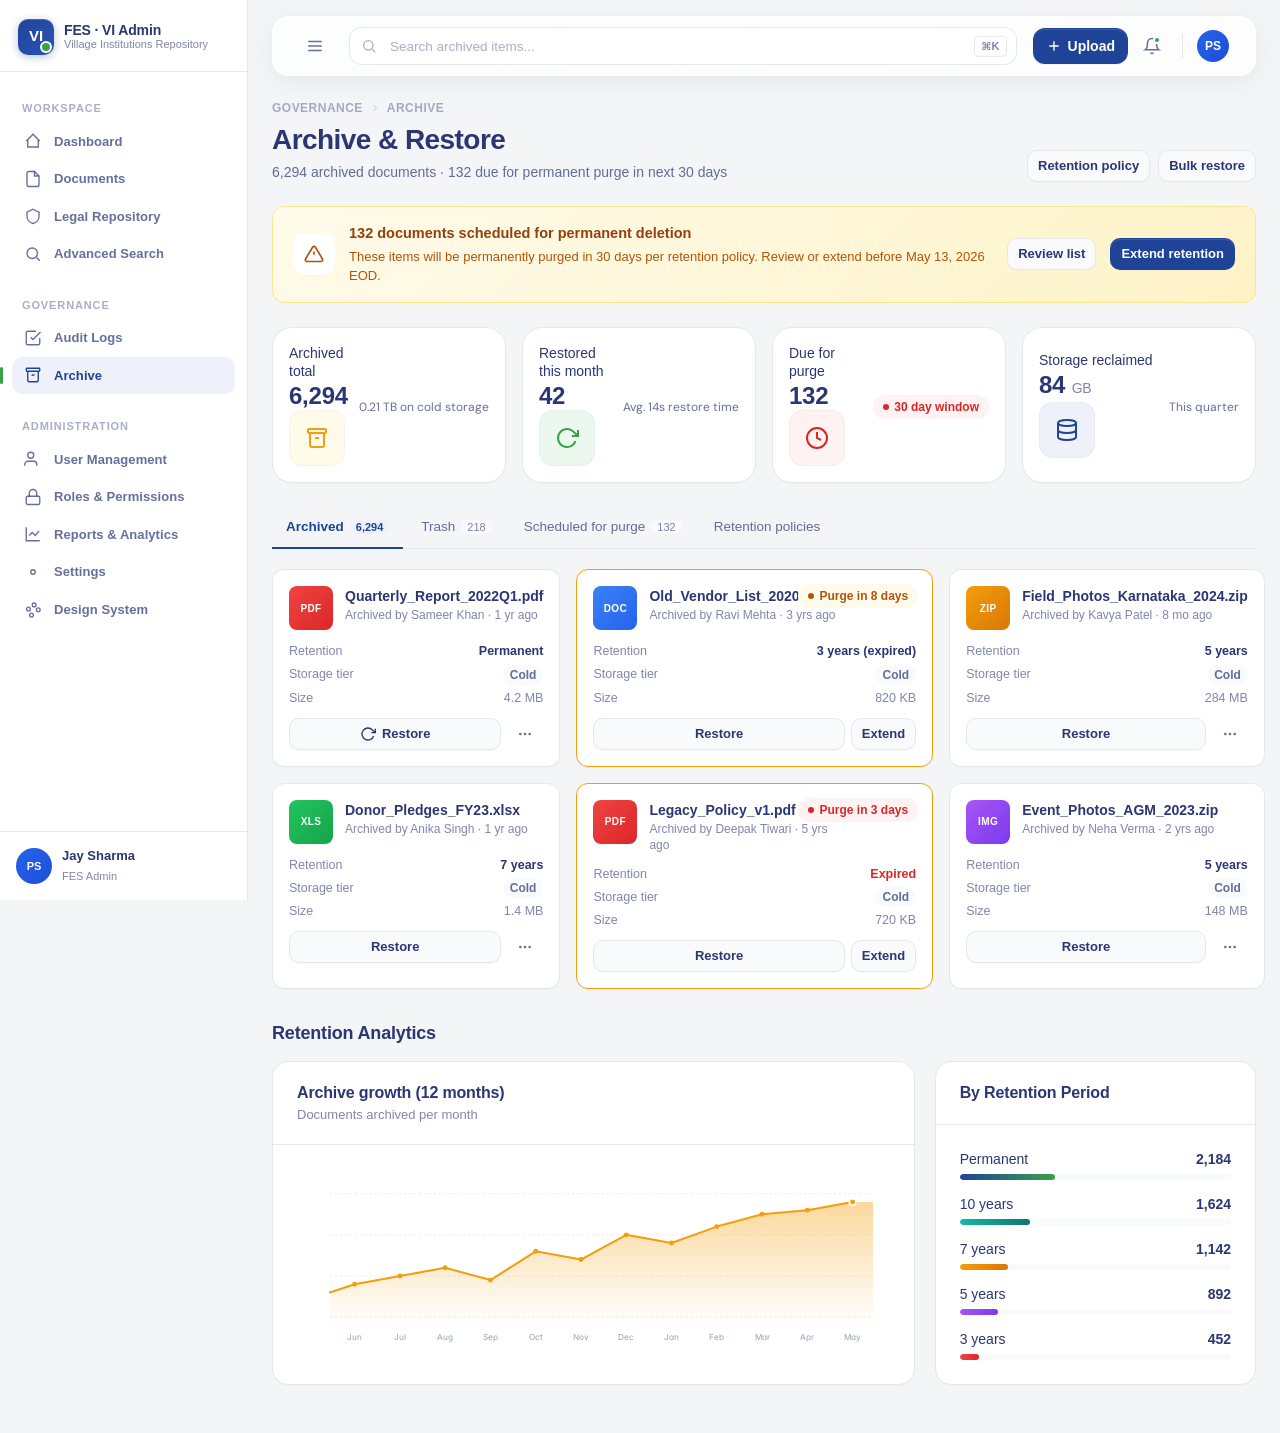
==== commit 17d52f2c: "Simplify topbar to match new header screenshot Drop the horizontal nav tabs from the floating header" ====
--- a/archive.html
+++ b/archive.html
@@ -36,31 +36,11 @@
   </aside>
 
   <div class="main">
-    <!-- TOPBAR · Figma floating glass header with horizontal nav tabs -->
+    <!-- TOPBAR · Floating glass header -->
     <header class="topbar">
-      <button class="tb-collapse" data-collapse aria-label="Collapse sidebar">
+      <button class="tb-collapse" data-collapse aria-label="Toggle sidebar">
         <svg width="18" height="18" viewBox="0 0 24 24" fill="none" stroke="currentColor" stroke-width="2"><path d="M3 6h18M3 12h18M3 18h18"/></svg>
       </button>
-
-      <nav class="tb-tabs" aria-label="Module nav">
-        <a href="index.html" class="tb-tab">
-          <svg viewBox="0 0 24 24" fill="none" stroke="currentColor" stroke-width="2"><rect x="3" y="3" width="7" height="7" rx="1.5"/><rect x="14" y="3" width="7" height="7" rx="1.5"/><rect x="3" y="14" width="7" height="7" rx="1.5"/><rect x="14" y="14" width="7" height="7" rx="1.5"/></svg>
-          Workspace
-        </a>
-        <a href="documents.html" class="tb-tab">
-          <svg viewBox="0 0 24 24" fill="none" stroke="currentColor" stroke-width="2"><path d="M9 11l3 3L22 4"/><path d="M21 12v7a2 2 0 01-2 2H5a2 2 0 01-2-2V5a2 2 0 012-2h11"/></svg>
-          Approvals
-          <span class="badge-count">24</span>
-        </a>
-        <a href="users.html" class="tb-tab">
-          <svg viewBox="0 0 24 24" fill="none" stroke="currentColor" stroke-width="2"><path d="M17 21v-2a4 4 0 00-4-4H5a4 4 0 00-4 4v2"/><circle cx="9" cy="7" r="4"/><path d="M23 21v-2a4 4 0 00-3-3.87M16 3.13a4 4 0 010 7.75"/></svg>
-          Orgs &amp; Users
-        </a>
-        <a href="archive.html" class="tb-tab active">
-          <svg viewBox="0 0 24 24" fill="none" stroke="currentColor" stroke-width="2"><path d="M21 15v4a2 2 0 01-2 2H5a2 2 0 01-2-2v-4M7 10l5 5 5-5M12 15V3"/></svg>
-          Downloads
-        </a>
-      </nav>
 
       <div class="tb-search">
         <svg viewBox="0 0 24 24" fill="none" stroke="currentColor" stroke-width="2"><circle cx="11" cy="11" r="7"/><path d="M21 21l-4.3-4.3"/></svg>
@@ -69,20 +49,17 @@
       </div>
 
       <div class="tb-actions">
-        <button class="tb-icon-btn" title="Help">
-          <svg width="18" height="18" viewBox="0 0 24 24" fill="none" stroke="currentColor" stroke-width="2"><circle cx="12" cy="12" r="10"/><path d="M9.1 9a3 3 0 015.83 1c0 2-3 3-3 3M12 17h.01"/></svg>
+        <button class="btn btn-primary" data-open-drawer="upload-drawer">
+          <svg viewBox="0 0 24 24" fill="none" stroke="currentColor" stroke-width="2"><path d="M12 5v14M5 12h14"/></svg>
+          Upload
         </button>
         <button class="tb-icon-btn" title="Notifications" data-open-drawer="notif-drawer">
           <svg width="18" height="18" viewBox="0 0 24 24" fill="none" stroke="currentColor" stroke-width="2"><path d="M18 8a6 6 0 10-12 0c0 7-3 9-3 9h18s-3-2-3-9M13.7 21a2 2 0 01-3.4 0"/></svg>
           <span class="dot"></span>
         </button>
-        <button style="display:flex; align-items:center; gap:8px; padding: 4px 10px 4px 4px; border-radius:10px; height:36px;" class="tb-icon-btn" title="Account">
-          <span class="avatar c1">JS</span>
-          <span style="display:flex; flex-direction:column; align-items:flex-start; line-height:1.2; font-family: var(--font-display);">
-            <strong style="font-size:13px; color:var(--primary);">Jay Sharma</strong>
-            <span style="font-size:10px; color:var(--text-muted); font-weight:500;">FES Admin</span>
-          </span>
-          <svg width="14" height="14" viewBox="0 0 24 24" fill="none" stroke="currentColor" stroke-width="2"><path d="M6 9l6 6 6-6"/></svg>
+        <div class="tb-sep"></div>
+        <button class="tb-avatar-btn" title="Account">
+          <span class="avatar c1">PS</span>
         </button>
       </div>
     </header>
--- a/assets/css/styles.css
+++ b/assets/css/styles.css
@@ -258,7 +258,7 @@
 .tb-collapse:hover { background: var(--surface-2); color: var(--secondary); }
 .tb-search {
   position: relative;
-  flex: 1; max-width: 480px;
+  flex: 1; max-width: 720px;
 }
 .tb-search input {
   width: 100%;
@@ -292,6 +292,18 @@
 }
 .tb-icon-btn:hover { background: var(--surface-2); color: var(--secondary); }
 .tb-icon-btn .dot { position: absolute; top: 8px; right: 9px; width: 8px; height: 8px; background: var(--accent); border: 2px solid #fff; border-radius: 50%; }
+
+/* Vertical separator inside topbar action cluster */
+.tb-sep { width: 1px; height: 24px; background: var(--border); margin: 0 6px; }
+
+/* Profile avatar button (compact circle) */
+.tb-avatar-btn {
+  display: inline-flex; align-items: center; justify-content: center;
+  padding: 0; width: 36px; height: 36px; border-radius: 50%;
+  transition: transform .15s, box-shadow .15s;
+}
+.tb-avatar-btn:hover { transform: translateY(-1px); box-shadow: 0 4px 10px rgba(31,67,151,.25); }
+.tb-avatar-btn .avatar { width: 32px; height: 32px; font-size: 12px; }
 
 /* ---------- Top horizontal nav tabs (Figma-style) ---------- */
 .tb-tabs { display: flex; align-items: center; gap: 28px; margin: 0 16px; }
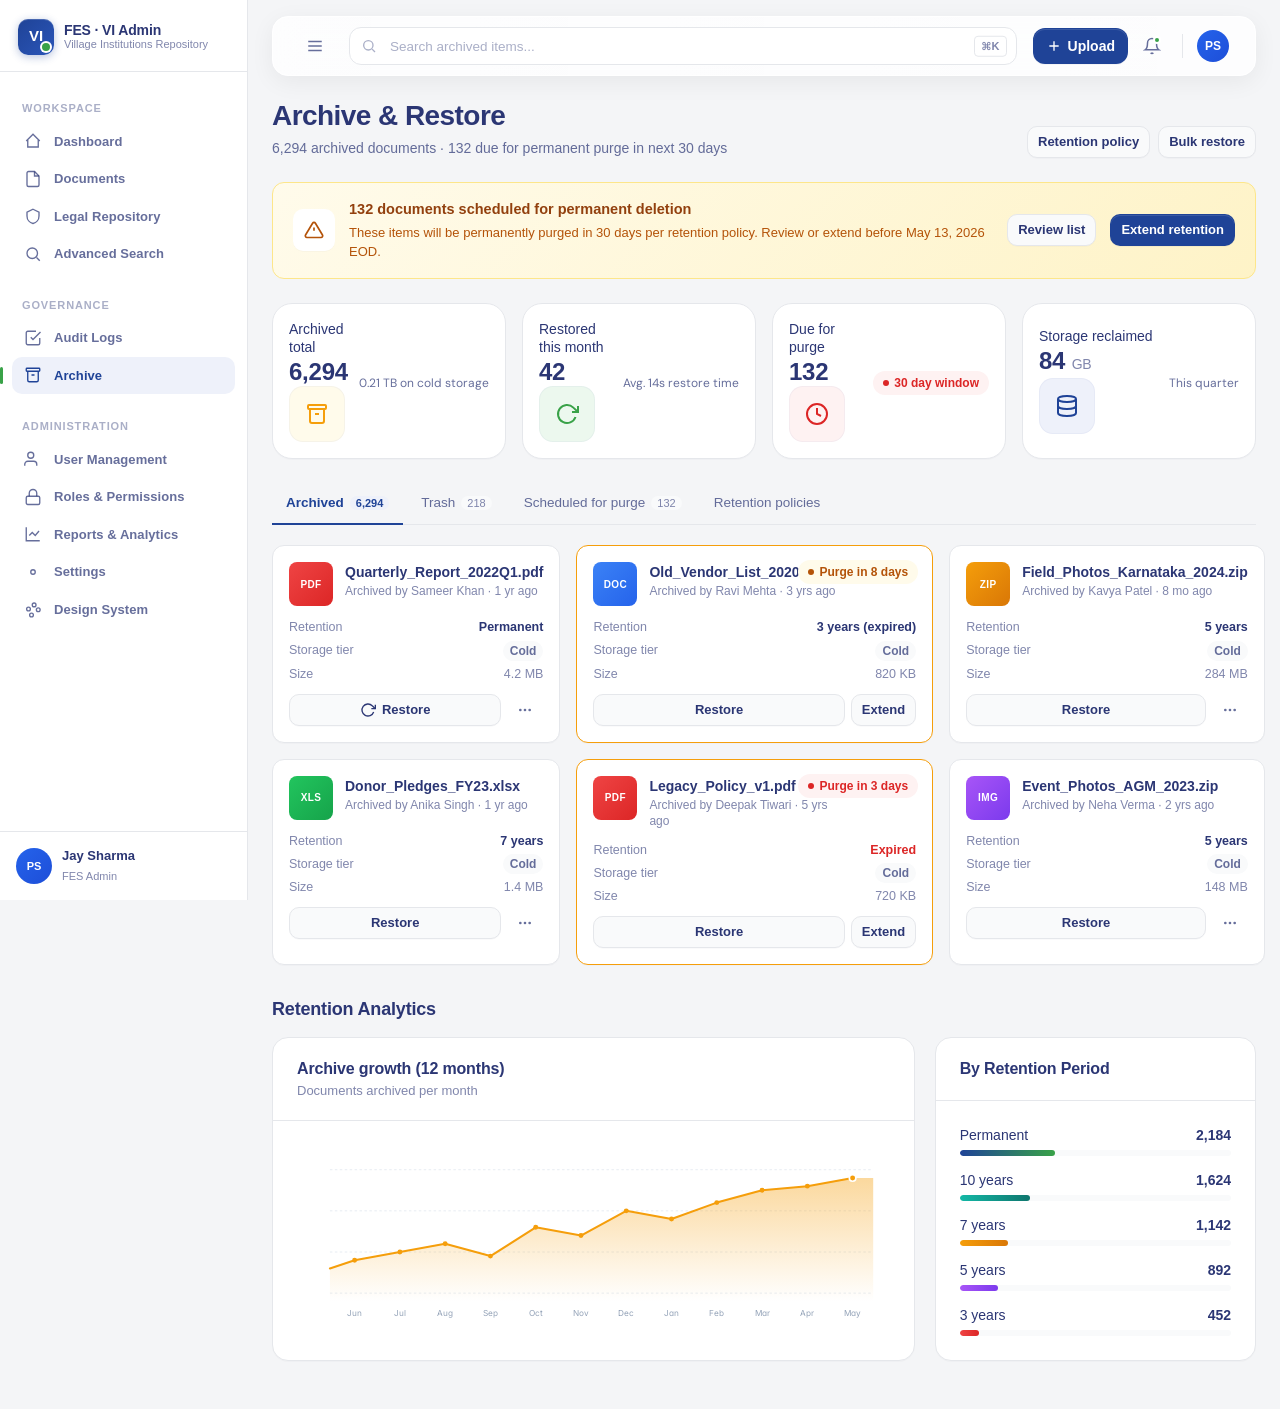
==== commit e752d451: "Remove breadcrumb navigation from every page Drop the FES › Workspace › Overview style crumb row fro" ====
--- a/archive.html
+++ b/archive.html
@@ -67,7 +67,6 @@
     <main class="page">
       <div class="page-head">
         <div>
-          <div class="crumbs"><span>Governance</span><svg viewBox="0 0 24 24" fill="none" stroke="currentColor" stroke-width="2"><path d="M9 18l6-6-6-6"/></svg><span>Archive</span></div>
           <h1>Archive &amp; Restore</h1>
           <p>6,294 archived documents · 132 due for permanent purge in next 30 days</p>
         </div>
